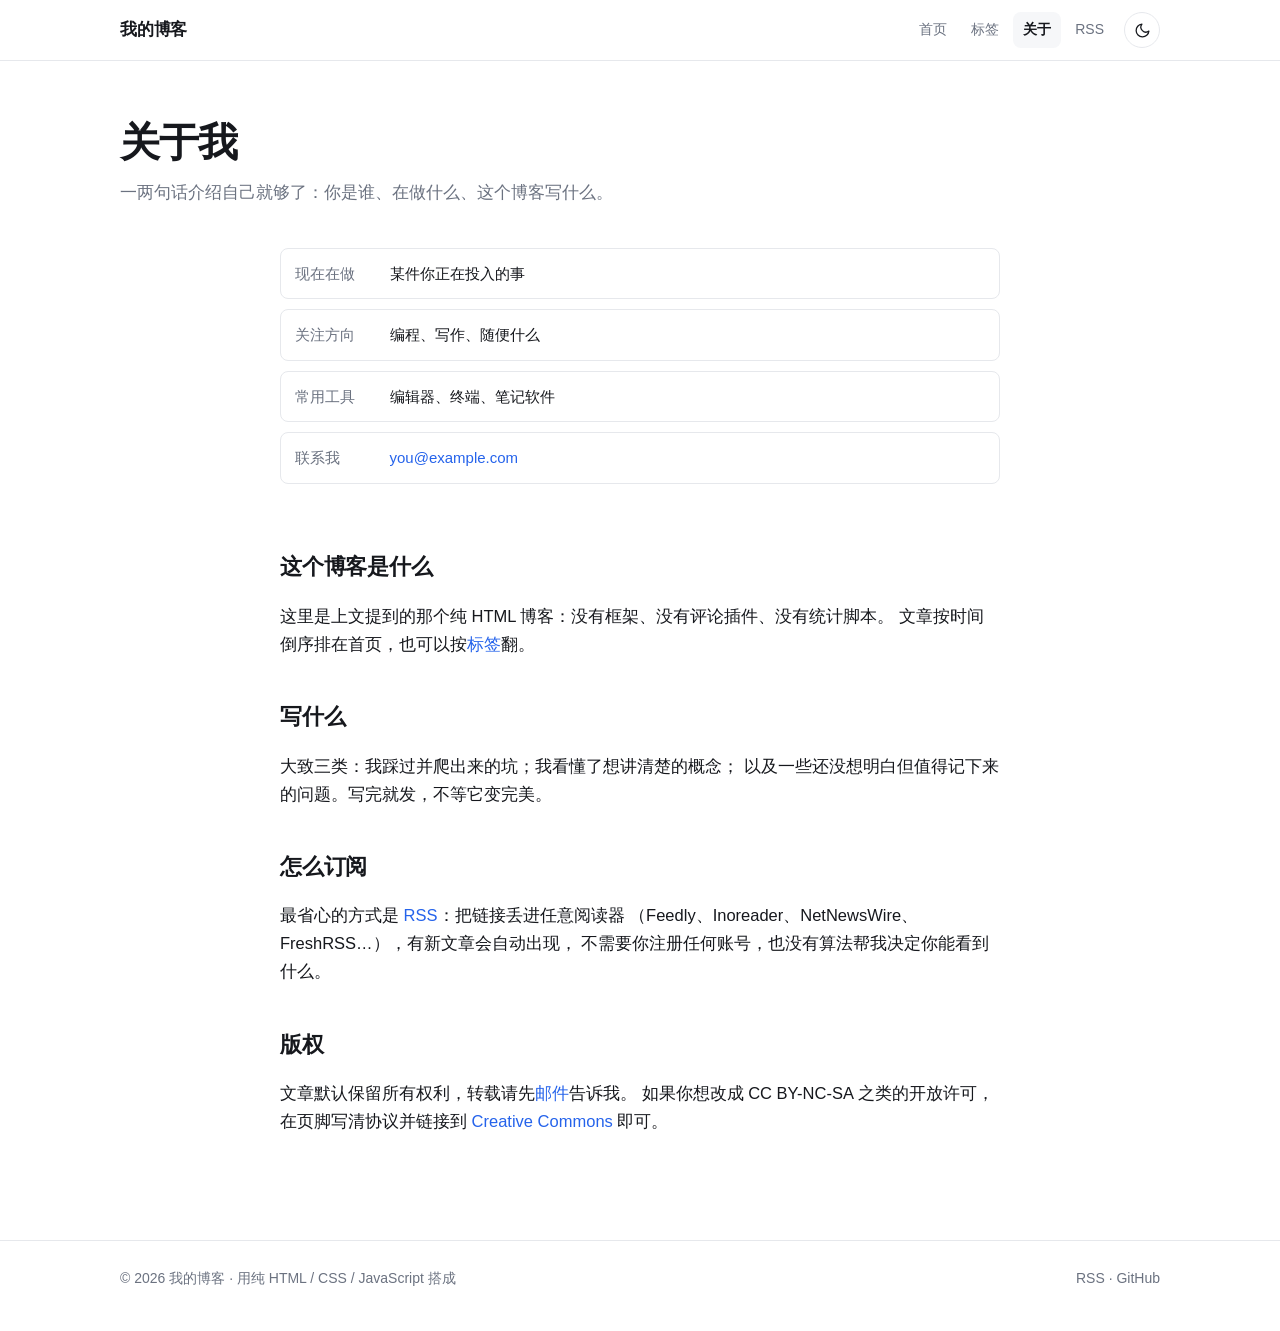
==== about.html @ 1ee4a204 "fix: 站点地址改为项目站点路径，并加入换域名的安全工具 - 全站绝对网址从占位符 https://example.com 改为真实地址   https://zjz-arc.github.io/pe" ====
<!DOCTYPE html>
<html lang="zh-CN" data-theme="light">
<head>
<meta charset="utf-8">
<meta name="viewport" content="width=device-width, initial-scale=1">
<script>
  (function () {
    try {
      var saved = localStorage.getItem("blog-theme");
      var theme = (saved === "light" || saved === "dark")
        ? saved
        : (window.matchMedia("(prefers-color-scheme: dark)").matches ? "dark" : "light");
      document.documentElement.setAttribute("data-theme", theme);
    } catch (e) {}
  })();
</script>

<title>关于我 · 我的博客</title>
<meta name="description" content="关于这个博客和写它的人：我在做什么、关心什么、怎么联系我。">
<link rel="canonical" href="https://zjz-arc.github.io/personal-blog/about.html">
<meta property="og:type" content="profile">
<meta property="og:title" content="关于我">
<meta property="og:description" content="关于这个博客和写它的人。">
<meta property="og:url" content="https://zjz-arc.github.io/personal-blog/about.html">

<link rel="alternate" type="application/rss+xml" title="我的博客 · RSS" href="feed.xml">
<link rel="icon" href="data:image/svg+xml,<svg xmlns='http://www.w3.org/2000/svg' viewBox='0 0 100 100'><text y='.9em' font-size='90'>✍️</text></svg>">
<link rel="stylesheet" href="assets/style.css">
</head>
<body>
<a class="skip-link" href="#main">跳到正文</a>

<header class="site-header">
  <div class="wrap">
    <a class="brand" href="index.html">我的博客</a>
    <nav class="nav" aria-label="主导航">
      <a href="index.html">首页</a>
      <a href="tags.html">标签</a>
      <a href="about.html" aria-current="page">关于</a>
      <a href="feed.xml">RSS</a>
      <button class="theme-toggle" type="button" data-theme-toggle aria-label="切换主题">
        <svg class="icon-moon" viewBox="0 0 24 24" fill="none" stroke="currentColor" stroke-width="1.8" stroke-linecap="round" stroke-linejoin="round" aria-hidden="true"><path d="M21 12.8A9 9 0 1 1 11.2 3a7 7 0 0 0 9.8 9.8Z"/></svg>
        <svg class="icon-sun" viewBox="0 0 24 24" fill="none" stroke="currentColor" stroke-width="1.8" stroke-linecap="round" stroke-linejoin="round" aria-hidden="true"><circle cx="12" cy="12" r="4"/><path d="M12 2v2M12 20v2M4.9 4.9l1.4 1.4M17.7 17.7l1.4 1.4M2 12h2M20 12h2M4.9 19.1l1.4-1.4M17.7 6.3l1.4-1.4"/></svg>
      </button>
    </nav>
  </div>
</header>

<main id="main">
  <div class="wrap">
    <section class="hero">
      <h1>关于我</h1>
      <p>一两句话介绍自己就够了：你是谁、在做什么、这个博客写什么。</p>
    </section>

    <div class="about-grid">
      <!-- 快速事实表：换成你自己的内容 -->
      <ul class="fact-list">
        <li><span class="k">现在在做</span><span>某件你正在投入的事</span></li>
        <li><span class="k">关注方向</span><span>编程、写作、随便什么</span></li>
        <li><span class="k">常用工具</span><span>编辑器、终端、笔记软件</span></li>
        <li><span class="k">联系我</span><span><a href="mailto:you@example.com">you@example.com</a></span></li>
      </ul>

      <div class="prose">
        <h2>这个博客是什么</h2>
        <p>
          这里是上文提到的那个纯 HTML 博客：没有框架、没有评论插件、没有统计脚本。
          文章按时间倒序排在首页，也可以按<a href="tags.html">标签</a>翻。
        </p>

        <h2>写什么</h2>
        <p>
          大致三类：我踩过并爬出来的坑；我看懂了想讲清楚的概念；
          以及一些还没想明白但值得记下来的问题。写完就发，不等它变完美。
        </p>

        <h2>怎么订阅</h2>
        <p>
          最省心的方式是 <a href="feed.xml">RSS</a>：把链接丢进任意阅读器
          （Feedly、Inoreader、NetNewsWire、FreshRSS…），有新文章会自动出现，
          不需要你注册任何账号，也没有算法帮我决定你能看到什么。
        </p>

        <h2>版权</h2>
        <p>
          文章默认保留所有权利，转载请先<a href="mailto:you@example.com">邮件</a>告诉我。
          如果你想改成 CC BY-NC-SA 之类的开放许可，在页脚写清协议并链接到
          <a href="https://creativecommons.org/licenses/" target="_blank" rel="noopener">Creative Commons</a> 即可。
        </p>
      </div>
    </div>
  </div>
</main>

<footer class="site-footer">
  <div class="wrap">
    <span>© 2026 我的博客 · 用纯 HTML / CSS / JavaScript 搭成</span>
    <span>
      <a href="feed.xml">RSS</a> ·
      <a href="https://github.com/" target="_blank" rel="noopener">GitHub</a>
    </span>
  </div>
</footer>

<script src="assets/main.js"></script>
</body>
</html>
---- assets/style.css ----
/* ==========================================================================
   个人博客样式表
   思路：所有颜色都写成 CSS 变量（自定义属性），换主题 = 换一组变量值。
   深色模式靠 JS 在 <html> 上设置 data-theme="dark" 来切换，样式里只认这个属性。
   ========================================================================== */

/* --- 1. 颜色变量：浅色（默认） ------------------------------------------- */
:root {
  --bg: #ffffff;
  --bg-soft: #f6f7f9;
  --bg-elevated: #ffffff;
  --text: #16181d;
  --text-muted: #6b7280;
  --border: #e6e8ec;
  --accent: #2563eb;
  --accent-soft: #eef4ff;
  --code-bg: #f3f4f6;
  --shadow: 0 1px 2px rgba(16, 24, 40, 0.04), 0 8px 24px rgba(16, 24, 40, 0.06);
  --radius: 14px;
  --radius-sm: 8px;
  --maxw: 1080px;   /* 页面外壳宽度 */
  --prose: 720px;   /* 正文单列宽度，太长会不好读 */
  color-scheme: light;
}

/* --- 2. 颜色变量：深色 --------------------------------------------------- */
:root[data-theme="dark"] {
  --bg: #0e1014;
  --bg-soft: #161a21;
  --bg-elevated: #171b22;
  --text: #e7e9ee;
  --text-muted: #98a2b3;
  --border: #262c36;
  --accent: #7aa2ff;
  --accent-soft: #1a2334;
  --code-bg: #1c2027;
  --shadow: 0 1px 2px rgba(0, 0, 0, 0.4), 0 8px 24px rgba(0, 0, 0, 0.45);
  color-scheme: dark;
}

/* --- 3. 基础 ------------------------------------------------------------- */
*,
*::before,
*::after { box-sizing: border-box; }

html { -webkit-text-size-adjust: 100%; scroll-behavior: smooth; }

body {
  margin: 0;
  background: var(--bg);
  color: var(--text);
  font-family: -apple-system, BlinkMacSystemFont, "Segoe UI", "PingFang SC",
    "Hiragino Sans GB", "Microsoft YaHei", "Noto Sans CJK SC", sans-serif;
  font-size: 16px;
  line-height: 1.7;
  /* 主题切换时颜色平滑过渡，但不要动布局属性 */
  transition: background-color 0.2s ease, color 0.2s ease;
}

img { max-width: 100%; height: auto; }

a { color: var(--accent); text-decoration: none; }
a:hover { text-decoration: underline; }

:focus-visible {
  outline: 2px solid var(--accent);
  outline-offset: 2px;
  border-radius: 4px;
}

.skip-link {
  position: absolute;
  left: -9999px;
  top: 0;
  background: var(--accent);
  color: #fff;
  padding: 8px 14px;
  border-radius: 0 0 var(--radius-sm) 0;
  z-index: 100;
}
.skip-link:focus { left: 0; }

.wrap {
  width: 100%;
  max-width: var(--maxw);
  margin: 0 auto;
  padding: 0 20px;
}

/* --- 4. 顶栏 ------------------------------------------------------------- */
.site-header {
  position: sticky;
  top: 0;
  z-index: 20;
  background: color-mix(in srgb, var(--bg) 88%, transparent);
  backdrop-filter: saturate(160%) blur(10px);
  border-bottom: 1px solid var(--border);
}

.site-header .wrap {
  display: flex;
  align-items: center;
  gap: 16px;
  min-height: 60px;
}

.brand {
  font-weight: 700;
  font-size: 17px;
  color: var(--text);
  letter-spacing: -0.01em;
  white-space: nowrap;
}
.brand:hover { text-decoration: none; color: var(--accent); }

.nav {
  display: flex;
  align-items: center;
  gap: 4px;
  margin-left: auto;
  flex-wrap: wrap;
}

.nav a {
  color: var(--text-muted);
  padding: 6px 10px;
  border-radius: var(--radius-sm);
  font-size: 14px;
}
.nav a:hover { color: var(--text); background: var(--bg-soft); text-decoration: none; }
.nav a[aria-current="page"] { color: var(--text); background: var(--bg-soft); font-weight: 600; }

.theme-toggle {
  display: inline-flex;
  align-items: center;
  justify-content: center;
  width: 36px;
  height: 36px;
  margin-left: 6px;
  border: 1px solid var(--border);
  border-radius: 50%;
  background: var(--bg-elevated);
  color: var(--text);
  cursor: pointer;
  padding: 0;
  transition: border-color 0.2s ease, transform 0.15s ease;
}
.theme-toggle:hover { border-color: var(--accent); transform: translateY(-1px); }
.theme-toggle svg { width: 17px; height: 17px; display: block; }
/* 浅色下显示月亮（点了变深色），深色下显示太阳 */
.theme-toggle .icon-sun { display: none; }
:root[data-theme="dark"] .theme-toggle .icon-sun { display: block; }
:root[data-theme="dark"] .theme-toggle .icon-moon { display: none; }

/* --- 5. 首页 hero / 关于页头部 ------------------------------------------- */
.hero {
  padding: 56px 0 32px;
}
.hero h1 {
  margin: 0 0 12px;
  font-size: clamp(28px, 5vw, 40px);
  line-height: 1.25;
  letter-spacing: -0.02em;
}
.hero p {
  margin: 0;
  max-width: 60ch;
  color: var(--text-muted);
  font-size: 17px;
}
.hero .links { margin-top: 18px; display: flex; gap: 16px; flex-wrap: wrap; font-size: 15px; }

.section-head {
  display: flex;
  align-items: baseline;
  justify-content: space-between;
  gap: 16px;
  flex-wrap: wrap;
  margin: 8px 0 18px;
}
.section-head h2 { margin: 0; font-size: 20px; letter-spacing: -0.01em; }
.section-head .hint { color: var(--text-muted); font-size: 14px; }

/* --- 6. 标签栏 ----------------------------------------------------------- */
.tagbar {
  display: flex;
  flex-wrap: wrap;
  gap: 8px;
  margin-bottom: 22px;
  padding-bottom: 18px;
  border-bottom: 1px solid var(--border);
}
.tagbar[hidden] { display: none; }

.tag {
  display: inline-flex;
  align-items: center;
  gap: 6px;
  padding: 4px 11px;
  border: 1px solid var(--border);
  border-radius: 999px;
  background: var(--bg-elevated);
  color: var(--text-muted);
  font-size: 13px;
  line-height: 1.6;
  cursor: pointer;
  font-family: inherit;
}
.tag:hover { color: var(--text); border-color: var(--accent); text-decoration: none; }
.tag[aria-pressed="true"] {
  background: var(--accent-soft);
  border-color: var(--accent);
  color: var(--accent);
  font-weight: 600;
}
.tag .count { color: var(--text-muted); font-size: 12px; }
.tag[aria-pressed="true"] .count { color: var(--accent); }

/* --- 7. 文章列表 --------------------------------------------------------- */
.post-list {
  display: grid;
  gap: 16px;
  list-style: none;
  margin: 0;
  padding: 0;
}

.post-list li[hidden] { display: none; }

.post-card {
  display: block;
  padding: 20px 22px;
  border: 1px solid var(--border);
  border-radius: var(--radius);
  background: var(--bg-elevated);
  color: inherit;
  transition: border-color 0.18s ease, box-shadow 0.18s ease, transform 0.18s ease;
}
.post-card:hover {
  text-decoration: none;
  border-color: color-mix(in srgb, var(--accent) 45%, var(--border));
  box-shadow: var(--shadow);
  transform: translateY(-2px);
}
.post-card h3 {
  margin: 0 0 6px;
  font-size: 18px;
  line-height: 1.4;
  letter-spacing: -0.01em;
}
.post-card:hover h3 { color: var(--accent); }
.post-card .summary {
  margin: 0 0 12px;
  color: var(--text-muted);
  font-size: 15px;
}
.post-meta {
  display: flex;
  align-items: center;
  gap: 12px;
  flex-wrap: wrap;
  color: var(--text-muted);
  font-size: 13px;
}
.post-meta time { font-variant-numeric: tabular-nums; }
.post-meta .dot { opacity: 0.5; }
.post-meta .tags { display: flex; gap: 6px; flex-wrap: wrap; }

.empty-state {
  padding: 40px 0;
  color: var(--text-muted);
  text-align: center;
}
.empty-state[hidden] { display: none; }

/* --- 8. 文章正文 --------------------------------------------------------- */
.article {
  max-width: var(--prose);
  margin: 0 auto;
  padding: 44px 0 24px;
}
.article-header { margin-bottom: 28px; }
.article-header h1 {
  margin: 0 0 14px;
  font-size: clamp(26px, 4.5vw, 34px);
  line-height: 1.3;
  letter-spacing: -0.02em;
}

.prose { font-size: 16.5px; }
.prose > * + * { margin-top: 1.15em; }
.prose h2 {
  margin-top: 2em;
  font-size: 22px;
  line-height: 1.4;
  letter-spacing: -0.01em;
}
.prose h3 { margin-top: 1.6em; font-size: 18px; }
.prose ul, .prose ol { padding-left: 1.4em; }
.prose li + li { margin-top: 0.4em; }
.prose blockquote {
  margin: 1.4em 0;
  padding: 4px 0 4px 18px;
  border-left: 3px solid var(--accent);
  color: var(--text-muted);
}
.prose code {
  background: var(--code-bg);
  padding: 0.15em 0.4em;
  border-radius: 5px;
  font-size: 0.9em;
  font-family: ui-monospace, SFMono-Regular, "Cascadia Mono", Consolas,
    "Liberation Mono", monospace;
}
.prose pre {
  background: var(--code-bg);
  border: 1px solid var(--border);
  border-radius: var(--radius-sm);
  padding: 14px 16px;
  overflow-x: auto;
  font-size: 14px;
  line-height: 1.6;
}
.prose pre code { background: none; padding: 0; font-size: inherit; }
.prose hr { border: 0; border-top: 1px solid var(--border); margin: 2.2em 0; }
.prose table { border-collapse: collapse; width: 100%; font-size: 15px; }
.prose th, .prose td { border: 1px solid var(--border); padding: 8px 12px; text-align: left; }
.prose th { background: var(--bg-soft); }

.article-footer {
  max-width: var(--prose);
  margin: 0 auto;
  padding: 8px 0 48px;
  display: flex;
  justify-content: space-between;
  gap: 16px;
  flex-wrap: wrap;
  color: var(--text-muted);
  font-size: 14px;
}

/* --- 9. 关于页 ----------------------------------------------------------- */
.about-grid {
  display: grid;
  grid-template-columns: 1fr;
  gap: 24px;
  padding: 8px 0 48px;
  max-width: var(--prose);
  margin: 0 auto;
}
.fact-list { list-style: none; margin: 0; padding: 0; display: grid; gap: 10px; }
.fact-list li {
  display: flex;
  gap: 12px;
  padding: 12px 14px;
  border: 1px solid var(--border);
  border-radius: var(--radius-sm);
  background: var(--bg-elevated);
  font-size: 15px;
}
.fact-list .k { color: var(--text-muted); min-width: 5.5em; }

/* --- 10. 页脚 ------------------------------------------------------------ */
.site-footer {
  border-top: 1px solid var(--border);
  margin-top: 40px;
  padding: 26px 0 40px;
  color: var(--text-muted);
  font-size: 14px;
}
.site-footer .wrap {
  display: flex;
  justify-content: space-between;
  gap: 12px;
  flex-wrap: wrap;
  align-items: center;
}
.site-footer a { color: var(--text-muted); }
.site-footer a:hover { color: var(--accent); }

/* --- 11. 小屏适配 -------------------------------------------------------- */
@media (max-width: 640px) {
  .hero { padding: 36px 0 24px; }
  .post-card { padding: 16px 16px; }
  .article { padding-top: 32px; }
  .site-header .wrap { min-height: 54px; }
  .brand { font-size: 16px; }
}

/* --- 12. 尊重“减少动态效果”的系统设置 ----------------------------------- */
@media (prefers-reduced-motion: reduce) {
  html { scroll-behavior: auto; }
  *, *::before, *::after { transition: none !important; animation: none !important; }
}

/* --- 13. 打印：去掉导航和背景，省墨 ------------------------------------- */
@media print {
  .site-header, .site-footer, .theme-toggle, .article-footer { display: none; }
  body { background: #fff; color: #000; }
  .article { max-width: none; }
}
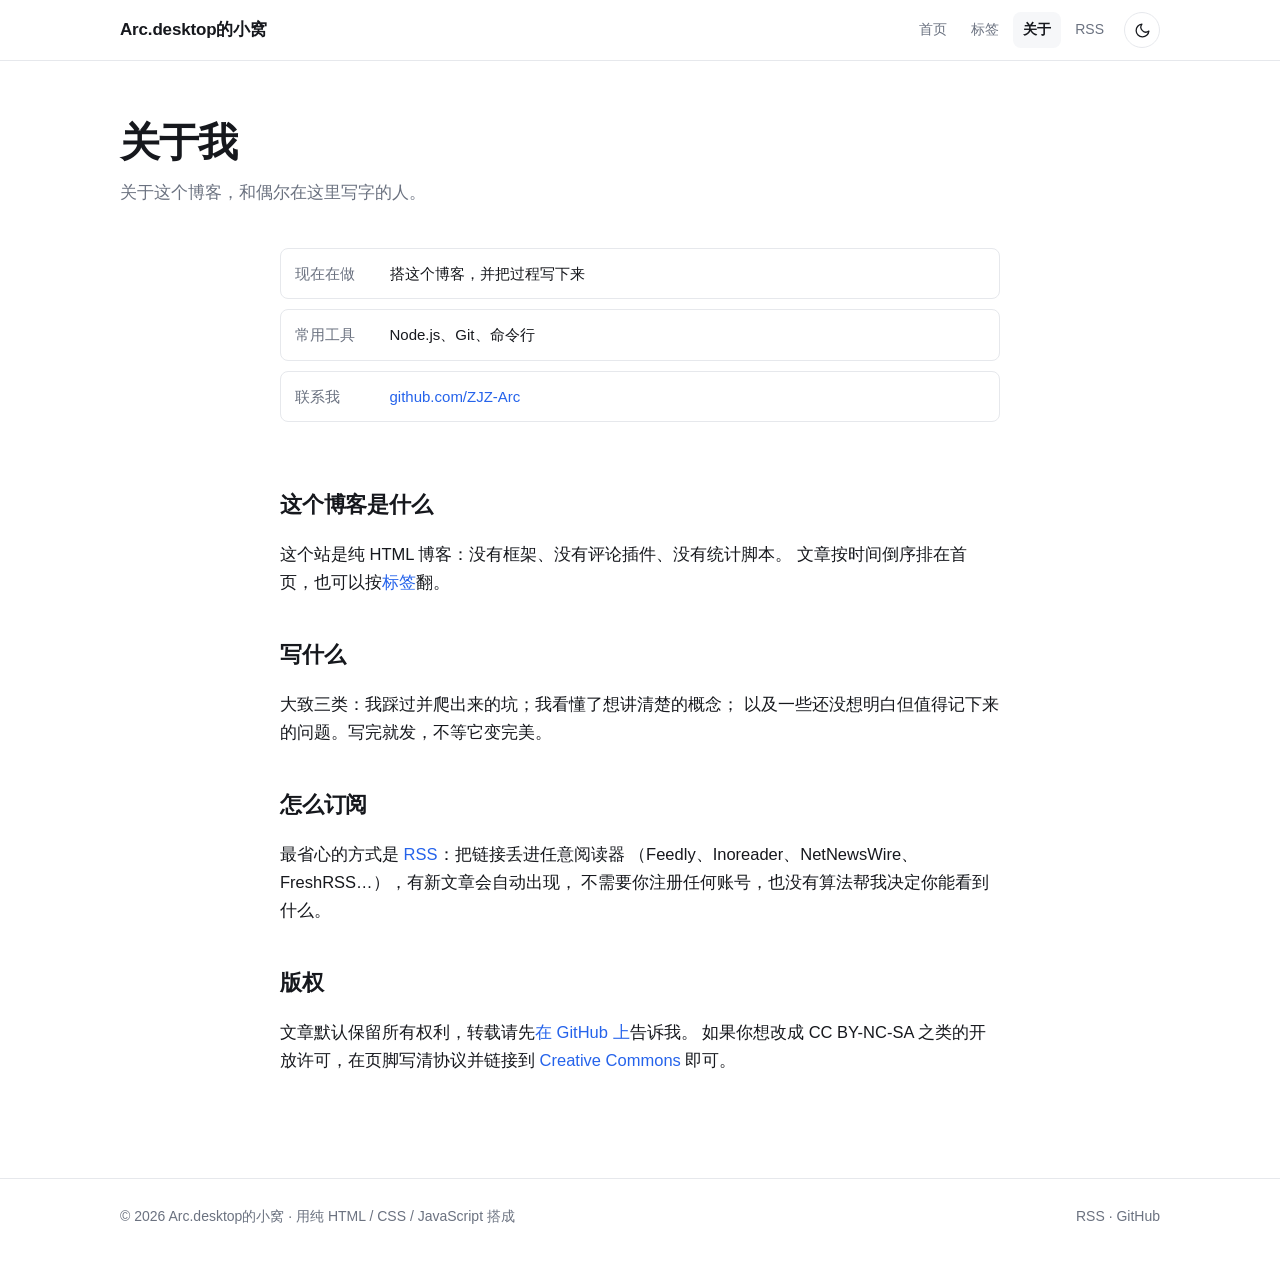
==== commit 6a320271: "chore: 站名改为 Arc.desktop的小窝，并清理占位文案 - 全站站名「我的博客」->「Arc.desktop的小窝」（9 个文件 34 处）：   <title>、og:site_nam" ====
--- a/about.html
+++ b/about.html
@@ -15,7 +15,7 @@
   })();
 </script>
 
-<title>关于我 · 我的博客</title>
+<title>关于我 · Arc.desktop的小窝</title>
 <meta name="description" content="关于这个博客和写它的人：我在做什么、关心什么、怎么联系我。">
 <link rel="canonical" href="https://zjz-arc.github.io/personal-blog/about.html">
 <meta property="og:type" content="profile">
@@ -23,7 +23,7 @@
 <meta property="og:description" content="关于这个博客和写它的人。">
 <meta property="og:url" content="https://zjz-arc.github.io/personal-blog/about.html">
 
-<link rel="alternate" type="application/rss+xml" title="我的博客 · RSS" href="feed.xml">
+<link rel="alternate" type="application/rss+xml" title="Arc.desktop的小窝 · RSS" href="feed.xml">
 <link rel="icon" href="data:image/svg+xml,<svg xmlns='http://www.w3.org/2000/svg' viewBox='0 0 100 100'><text y='.9em' font-size='90'>✍️</text></svg>">
 <link rel="stylesheet" href="assets/style.css">
 </head>
@@ -32,7 +32,7 @@
 
 <header class="site-header">
   <div class="wrap">
-    <a class="brand" href="index.html">我的博客</a>
+    <a class="brand" href="index.html">Arc.desktop的小窝</a>
     <nav class="nav" aria-label="主导航">
       <a href="index.html">首页</a>
       <a href="tags.html">标签</a>
@@ -50,22 +50,21 @@
   <div class="wrap">
     <section class="hero">
       <h1>关于我</h1>
-      <p>一两句话介绍自己就够了：你是谁、在做什么、这个博客写什么。</p>
+      <p>关于这个博客，和偶尔在这里写字的人。</p>
     </section>
 
     <div class="about-grid">
       <!-- 快速事实表：换成你自己的内容 -->
       <ul class="fact-list">
-        <li><span class="k">现在在做</span><span>某件你正在投入的事</span></li>
-        <li><span class="k">关注方向</span><span>编程、写作、随便什么</span></li>
-        <li><span class="k">常用工具</span><span>编辑器、终端、笔记软件</span></li>
-        <li><span class="k">联系我</span><span><a href="mailto:you@example.com">you@example.com</a></span></li>
+        <li><span class="k">现在在做</span><span>搭这个博客，并把过程写下来</span></li>
+        <li><span class="k">常用工具</span><span>Node.js、Git、命令行</span></li>
+        <li><span class="k">联系我</span><span><a href="https://github.com/ZJZ-Arc" target="_blank" rel="noopener">github.com/ZJZ-Arc</a></span></li>
       </ul>
 
       <div class="prose">
         <h2>这个博客是什么</h2>
         <p>
-          这里是上文提到的那个纯 HTML 博客：没有框架、没有评论插件、没有统计脚本。
+          这个站是纯 HTML 博客：没有框架、没有评论插件、没有统计脚本。
           文章按时间倒序排在首页，也可以按<a href="tags.html">标签</a>翻。
         </p>
 
@@ -84,7 +83,7 @@
 
         <h2>版权</h2>
         <p>
-          文章默认保留所有权利，转载请先<a href="mailto:you@example.com">邮件</a>告诉我。
+          文章默认保留所有权利，转载请先<a href="https://github.com/ZJZ-Arc" target="_blank" rel="noopener">在 GitHub 上</a>告诉我。
           如果你想改成 CC BY-NC-SA 之类的开放许可，在页脚写清协议并链接到
           <a href="https://creativecommons.org/licenses/" target="_blank" rel="noopener">Creative Commons</a> 即可。
         </p>
@@ -95,7 +94,7 @@
 
 <footer class="site-footer">
   <div class="wrap">
-    <span>© 2026 我的博客 · 用纯 HTML / CSS / JavaScript 搭成</span>
+    <span>© 2026 Arc.desktop的小窝 · 用纯 HTML / CSS / JavaScript 搭成</span>
     <span>
       <a href="feed.xml">RSS</a> ·
       <a href="https://github.com/" target="_blank" rel="noopener">GitHub</a>
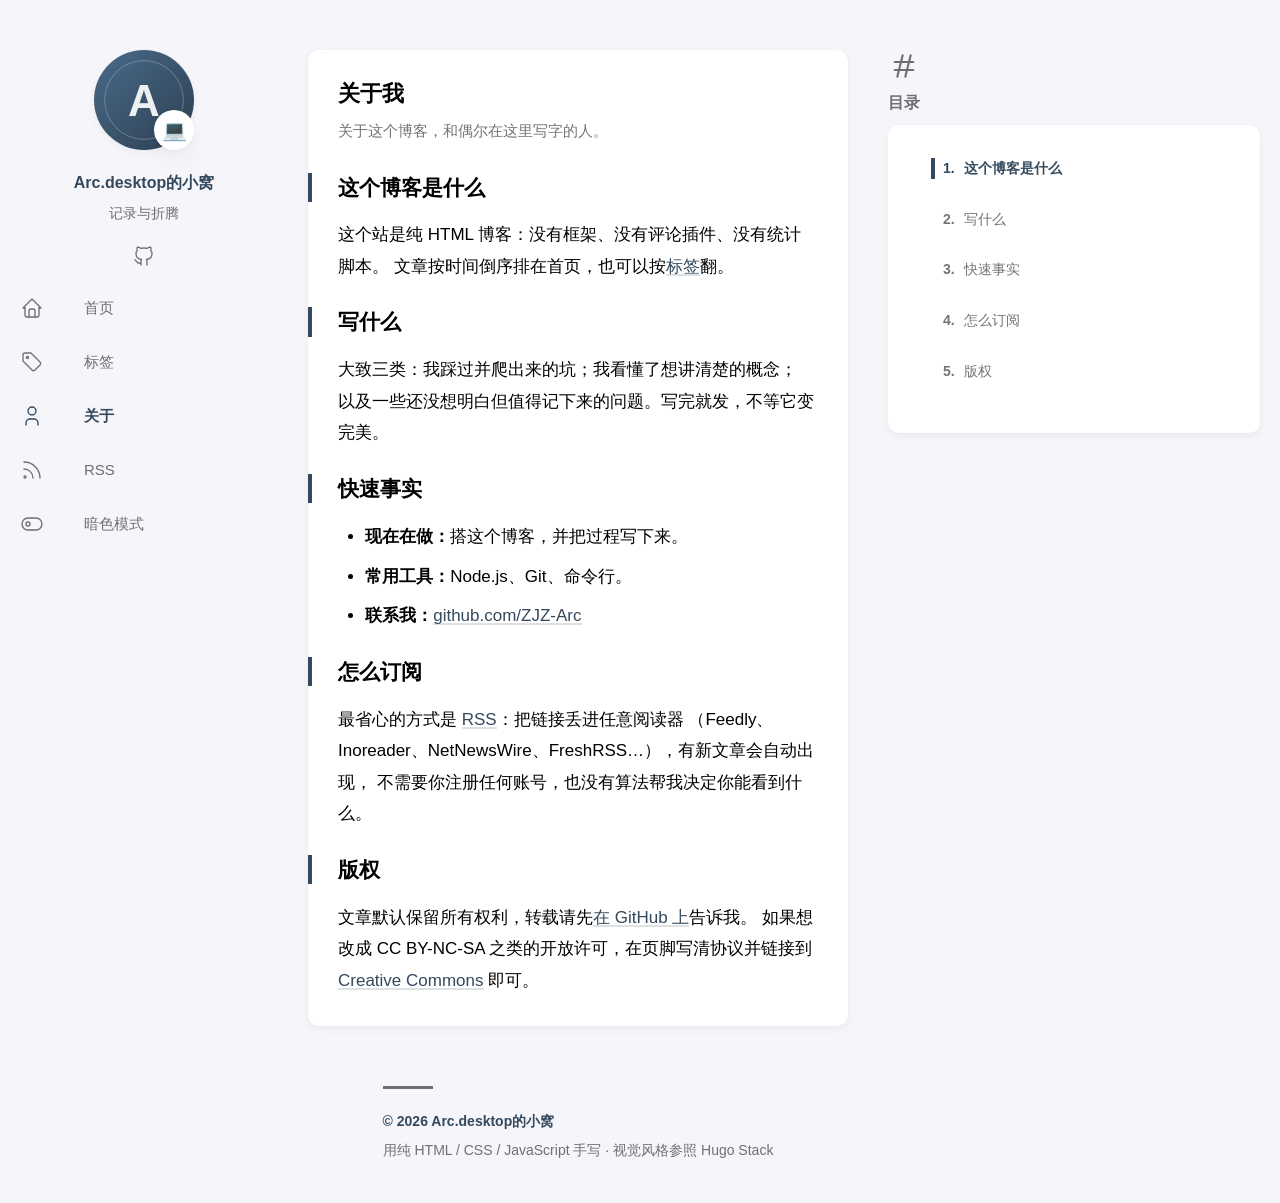
==== commit 1361980b: "style: 按 Hugo Stack 主题的视觉语言重做整站版式 参照 https://ovideros.site/p/guidance3/（Hugo + Stack 主题）重做外观， 设计令牌直接" ====
--- a/about.html
+++ b/about.html
@@ -22,50 +22,67 @@
 <meta property="og:title" content="关于我">
 <meta property="og:description" content="关于这个博客和写它的人。">
 <meta property="og:url" content="https://zjz-arc.github.io/personal-blog/about.html">
+<meta name="theme-color" content="#f5f5fa" media="(prefers-color-scheme: light)">
+<meta name="theme-color" content="#303030" media="(prefers-color-scheme: dark)">
 
 <link rel="alternate" type="application/rss+xml" title="Arc.desktop的小窝 · RSS" href="feed.xml">
 <link rel="icon" href="data:image/svg+xml,<svg xmlns='http://www.w3.org/2000/svg' viewBox='0 0 100 100'><text y='.9em' font-size='90'>✍️</text></svg>">
 <link rel="stylesheet" href="assets/style.css">
 </head>
-<body>
+<body class="article-page">
 <a class="skip-link" href="#main">跳到正文</a>
 
-<header class="site-header">
-  <div class="wrap">
-    <a class="brand" href="index.html">Arc.desktop的小窝</a>
-    <nav class="nav" aria-label="主导航">
-      <a href="index.html">首页</a>
-      <a href="tags.html">标签</a>
-      <a href="about.html" aria-current="page">关于</a>
-      <a href="feed.xml">RSS</a>
-      <button class="theme-toggle" type="button" data-theme-toggle aria-label="切换主题">
-        <svg class="icon-moon" viewBox="0 0 24 24" fill="none" stroke="currentColor" stroke-width="1.8" stroke-linecap="round" stroke-linejoin="round" aria-hidden="true"><path d="M21 12.8A9 9 0 1 1 11.2 3a7 7 0 0 0 9.8 9.8Z"/></svg>
-        <svg class="icon-sun" viewBox="0 0 24 24" fill="none" stroke="currentColor" stroke-width="1.8" stroke-linecap="round" stroke-linejoin="round" aria-hidden="true"><circle cx="12" cy="12" r="4"/><path d="M12 2v2M12 20v2M4.9 4.9l1.4 1.4M17.7 17.7l1.4 1.4M2 12h2M20 12h2M4.9 19.1l1.4-1.4M17.7 6.3l1.4-1.4"/></svg>
-      </button>
+<div class="container main-container">
+
+  <aside class="sidebar left-sidebar sticky">
+    <header>
+      <figure class="site-avatar">
+        <a href="index.html"><img src="assets/avatar.svg" class="site-logo" width="300" height="300" alt="站点头像"></a>
+        <span class="emoji">💻</span>
+      </figure>
+      <div class="site-meta">
+        <div class="site-name"><a href="index.html">Arc.desktop的小窝</a></div>
+        <div class="site-description">记录与折腾</div>
+      </div>
+    </header>
+
+    <ol class="menu-social">
+      <li><a href="https://github.com/ZJZ-Arc" target="_blank" rel="me" title="GitHub"><svg class="icon" viewBox="0 0 24 24" aria-hidden="true"><path d="M9 19c-4.3 1.4-4.3-2.5-6-3m12 5v-3.5c0-1 .1-1.4-.5-2 2.8-.3 5.5-1.4 5.5-6a4.6 4.6 0 0 0-1.3-3.2 4.2 4.2 0 0 0-.1-3.2s-1.1-.3-3.5 1.3a12.3 12.3 0 0 0-6.2 0C6.5 2.8 5.4 3.1 5.4 3.1a4.2 4.2 0 0 0-.1 3.2A4.6 4.6 0 0 0 4 9.5c0 4.6 2.7 5.7 5.5 6-.6.6-.6 1.2-.5 2V21"/></svg></a></li>
+    </ol>
+
+    <nav class="menu" id="main-menu" aria-label="主导航">
+      <ul>
+        <li><a href="index.html"><svg class="icon" viewBox="0 0 24 24" aria-hidden="true"><path d="M5 12H3l9-9 9 9h-2"/><path d="M5 12v7a2 2 0 0 0 2 2h10a2 2 0 0 0 2-2v-7"/><path d="M9 21v-6a2 2 0 0 1 2-2h2a2 2 0 0 1 2 2v6"/></svg><span>首页</span></a></li>
+        <li><a href="tags.html"><svg class="icon" viewBox="0 0 24 24" aria-hidden="true"><path d="M11 3H5a2 2 0 0 0-2 2v6l9 9a2 2 0 0 0 3 0l5-5a2 2 0 0 0 0-3z"/><circle cx="7.5" cy="7.5" r="1"/></svg><span>标签</span></a></li>
+        <li><a href="about.html" aria-current="page"><svg class="icon" viewBox="0 0 24 24" aria-hidden="true"><circle cx="12" cy="7" r="4"/><path d="M6 21v-2a4 4 0 0 1 4-4h4a4 4 0 0 1 4 4v2"/></svg><span>关于</span></a></li>
+        <li><a href="feed.xml"><svg class="icon" viewBox="0 0 24 24" aria-hidden="true"><circle cx="5" cy="19" r="1"/><path d="M4 4a16 16 0 0 1 16 16"/><path d="M4 11a9 9 0 0 1 9 9"/></svg><span>RSS</span></a></li>
+      </ul>
+      <ul>
+        <li class="menu-bottom-section">
+          <button type="button" id="dark-mode-toggle" data-theme-toggle aria-label="切换主题">
+            <svg class="icon icon-toggle-left" viewBox="0 0 24 24" aria-hidden="true"><circle cx="8" cy="12" r="2"/><rect x="2" y="6" width="20" height="12" rx="6"/></svg>
+            <svg class="icon icon-toggle-right" viewBox="0 0 24 24" aria-hidden="true"><circle cx="16" cy="12" r="2"/><rect x="2" y="6" width="20" height="12" rx="6"/></svg>
+            <span>暗色模式</span>
+          </button>
+        </li>
+      </ul>
     </nav>
-  </div>
-</header>
+  </aside>
 
-<main id="main">
-  <div class="wrap">
-    <section class="hero">
-      <h1>关于我</h1>
-      <p>关于这个博客，和偶尔在这里写字的人。</p>
-    </section>
+  <main class="main" id="main">
+    <article class="main-article">
+      <header class="article-header">
+        <div class="article-details">
+          <h1 class="article-title">关于我</h1>
+          <p class="article-subtitle">关于这个博客，和偶尔在这里写字的人。</p>
+        </div>
+      </header>
 
-    <div class="about-grid">
-      <!-- 快速事实表：换成你自己的内容 -->
-      <ul class="fact-list">
-        <li><span class="k">现在在做</span><span>搭这个博客，并把过程写下来</span></li>
-        <li><span class="k">常用工具</span><span>Node.js、Git、命令行</span></li>
-        <li><span class="k">联系我</span><span><a href="https://github.com/ZJZ-Arc" target="_blank" rel="noopener">github.com/ZJZ-Arc</a></span></li>
-      </ul>
-
-      <div class="prose">
+      <div class="article-content">
         <h2>这个博客是什么</h2>
         <p>
           这个站是纯 HTML 博客：没有框架、没有评论插件、没有统计脚本。
-          文章按时间倒序排在首页，也可以按<a href="tags.html">标签</a>翻。
+          文章按时间倒序排在首页，也可以按<a class="link" href="tags.html">标签</a>翻。
         </p>
 
         <h2>写什么</h2>
@@ -74,33 +91,47 @@
           以及一些还没想明白但值得记下来的问题。写完就发，不等它变完美。
         </p>
 
+        <h2>快速事实</h2>
+        <ul>
+          <li><strong>现在在做：</strong>搭这个博客，并把过程写下来。</li>
+          <li><strong>常用工具：</strong>Node.js、Git、命令行。</li>
+          <li><strong>联系我：</strong><a class="link" href="https://github.com/ZJZ-Arc" target="_blank" rel="noopener">github.com/ZJZ-Arc</a></li>
+        </ul>
+
         <h2>怎么订阅</h2>
         <p>
-          最省心的方式是 <a href="feed.xml">RSS</a>：把链接丢进任意阅读器
+          最省心的方式是 <a class="link" href="feed.xml">RSS</a>：把链接丢进任意阅读器
           （Feedly、Inoreader、NetNewsWire、FreshRSS…），有新文章会自动出现，
           不需要你注册任何账号，也没有算法帮我决定你能看到什么。
         </p>
 
         <h2>版权</h2>
         <p>
-          文章默认保留所有权利，转载请先<a href="https://github.com/ZJZ-Arc" target="_blank" rel="noopener">在 GitHub 上</a>告诉我。
-          如果你想改成 CC BY-NC-SA 之类的开放许可，在页脚写清协议并链接到
-          <a href="https://creativecommons.org/licenses/" target="_blank" rel="noopener">Creative Commons</a> 即可。
+          文章默认保留所有权利，转载请先<a class="link" href="https://github.com/ZJZ-Arc" target="_blank" rel="noopener">在 GitHub 上</a>告诉我。
+          如果想改成 CC BY-NC-SA 之类的开放许可，在页脚写清协议并链接到
+          <a class="link" href="https://creativecommons.org/licenses/" target="_blank" rel="noopener">Creative Commons</a> 即可。
         </p>
       </div>
-    </div>
-  </div>
-</main>
+    </article>
 
-<footer class="site-footer">
-  <div class="wrap">
-    <span>© 2026 Arc.desktop的小窝 · 用纯 HTML / CSS / JavaScript 搭成</span>
-    <span>
-      <a href="feed.xml">RSS</a> ·
-      <a href="https://github.com/" target="_blank" rel="noopener">GitHub</a>
-    </span>
-  </div>
-</footer>
+    <footer class="site-footer">
+      <section class="copyright">© 2026 Arc.desktop的小窝</section>
+      <section class="powerby">
+        用纯 HTML / CSS / JavaScript 手写 · 视觉风格参照
+        <a href="https://github.com/CaiJimmy/hugo-theme-stack" target="_blank" rel="noopener">Hugo Stack</a>
+      </section>
+    </footer>
+  </main>
+
+  <aside class="sidebar right-sidebar sticky">
+    <section class="widget archives" data-toc-widget>
+      <div class="widget-icon"><svg class="icon" viewBox="0 0 24 24" aria-hidden="true"><line x1="5" y1="9" x2="19" y2="9"/><line x1="5" y1="15" x2="19" y2="15"/><line x1="11" y1="4" x2="7" y2="20"/><line x1="17" y1="4" x2="13" y2="20"/></svg></div>
+      <h2 class="widget-title section-title">目录</h2>
+      <div class="widget--toc"><nav id="TableOfContents" data-toc aria-label="本页目录"></nav></div>
+    </section>
+  </aside>
+
+</div>
 
 <script src="assets/main.js"></script>
 </body>
--- a/assets/style.css
+++ b/assets/style.css
@@ -1,401 +1,957 @@
 /* ==========================================================================
-   个人博客样式表
-   思路：所有颜色都写成 CSS 变量（自定义属性），换主题 = 换一组变量值。
-   深色模式靠 JS 在 <html> 上设置 data-theme="dark" 来切换，样式里只认这个属性。
+   Arc.desktop的小窝 —— 样式表
+   视觉风格参照 Hugo 主题 Stack（https://github.com/CaiJimmy/hugo-theme-stack）：
+   三栏布局（左侧导航 / 中间卡片 / 右侧目录）、卡片化容器、标题左侧色条、
+   等宽字体代码块、深浅色两套令牌。
+
+   约定：
+   · html 的 font-size 是 62.5%，所以 1rem = 10px（与 Stack 一致）
+   · 颜色/间距全部走 CSS 变量，深色模式只换一组变量
+   · 深色模式由 <html data-theme="light|dark"> 控制（见 assets/main.js）
    ========================================================================== */
 
-/* --- 1. 颜色变量：浅色（默认） ------------------------------------------- */
+/* --------------------------------------------------------------------------
+   1. 设计令牌 —— 浅色（取自 Stack 的 :root）
+   -------------------------------------------------------------------------- */
 :root {
-  --bg: #ffffff;
-  --bg-soft: #f6f7f9;
-  --bg-elevated: #ffffff;
-  --text: #16181d;
-  --text-muted: #6b7280;
-  --border: #e6e8ec;
-  --accent: #2563eb;
-  --accent-soft: #eef4ff;
-  --code-bg: #f3f4f6;
-  --shadow: 0 1px 2px rgba(16, 24, 40, 0.04), 0 8px 24px rgba(16, 24, 40, 0.06);
-  --radius: 14px;
-  --radius-sm: 8px;
-  --maxw: 1080px;   /* 页面外壳宽度 */
-  --prose: 720px;   /* 正文单列宽度，太长会不好读 */
+  --main-top-padding: 35px;
+  --body-background: #f5f5fa;
+
+  --accent-color: #34495e;
+  --accent-color-darker: #2c3e50;
+  --accent-color-text: #fff;
+  --body-text-color: #707070;
+
+  --card-background: #fff;
+  --card-background-selected: #eaeaea;
+  --card-text-color-main: #000;
+  --card-text-color-secondary: #747474;
+  --card-text-color-tertiary: #767676;
+  --card-separator-color: rgba(218, 218, 218, 0.5);
+  --card-border-radius: 10px;
+  --card-padding: 20px;
+  --small-card-padding: 25px 20px;
+
+  --tag-border-radius: 4px;
+  --section-separation: 40px;
+
+  /* 字体：与 Stack 相同的栈。Lato 当系统里没有时会自动落到后面的中文字体 */
+  --sys-font-family: -apple-system, BlinkMacSystemFont, "Segoe UI", "Droid Sans", "Helvetica Neue";
+  --zh-font-family: "PingFang SC", "Hiragino Sans GB", "Droid Sans Fallback", "Microsoft YaHei";
+  --base-font-family: "Lato", var(--sys-font-family), var(--zh-font-family), sans-serif;
+  --code-font-family: Menlo, Monaco, Consolas, "Courier New", var(--zh-font-family), monospace;
+
+  --article-font-family: var(--base-font-family);
+  --article-font-size: 1.6rem;
+  --article-line-height: 1.85;
+
+  --blockquote-border-size: 4px;
+  --blockquote-background-color: rgb(248 248 248);
+  --heading-border-size: 4px;
+  --link-background-color: 189, 195, 199;
+  --link-background-opacity: 0.5;
+  --link-background-opacity-hover: 0.7;
+
+  --pre-background-color: #272822;
+  --pre-text-color: #f8f8f2;
+  --code-background-color: rgba(0, 0, 0, 0.12);
+  --code-text-color: #808080;
+  --table-border-color: #dadada;
+  --tr-even-background-color: #efefee;
+  --kbd-border-color: #dadada;
+
+  --shadow-l1: 0px 4px 8px rgba(0, 0, 0, 0.04), 0px 0px 2px rgba(0, 0, 0, 0.06), 0px 0px 1px rgba(0, 0, 0, 0.04);
+  --shadow-l2: 0px 10px 20px rgba(0, 0, 0, 0.04), 0px 2px 6px rgba(0, 0, 0, 0.04), 0px 0px 1px rgba(0, 0, 0, 0.04);
+  --shadow-l3: 0px 10px 20px rgba(0, 0, 0, 0.04), 0px 2px 6px rgba(0, 0, 0, 0.04), 0px 0px 1px rgba(0, 0, 0, 0.04);
+
+  --scrollbar-thumb: hsl(0, 0%, 85%);
+  --scrollbar-track: var(--body-background);
+
+  /* 布局 */
+  --container-padding: 15px;
+  --left-sidebar-max-width: 25%;
+  --right-sidebar-max-width: 30%;
+  --sidebar-element-separation: 20px;
+  --sidebar-avatar-size: 100px;
+  --emoji-size: 40px;
+  --emoji-font-size: 20px;
+  --menu-icon-separation: 40px;
+  --widget-separation: var(--section-separation);
+
   color-scheme: light;
 }
 
-/* --- 2. 颜色变量：深色 --------------------------------------------------- */
+/* --------------------------------------------------------------------------
+   2. 设计令牌 —— 深色（取自 Stack 的 [data-scheme=dark] 覆盖）
+   -------------------------------------------------------------------------- */
 :root[data-theme="dark"] {
-  --bg: #0e1014;
-  --bg-soft: #161a21;
-  --bg-elevated: #171b22;
-  --text: #e7e9ee;
-  --text-muted: #98a2b3;
-  --border: #262c36;
-  --accent: #7aa2ff;
-  --accent-soft: #1a2334;
-  --code-bg: #1c2027;
-  --shadow: 0 1px 2px rgba(0, 0, 0, 0.4), 0 8px 24px rgba(0, 0, 0, 0.45);
+  --main-top-padding: 50px;
+  --body-background: #303030;
+
+  --accent-color: #ecf0f1;
+  --accent-color-darker: #bdc3c7;
+  --accent-color-text: #000;
+  --body-text-color: rgba(255, 255, 255, 0.7);
+
+  --card-background: #424242;
+  --card-background-selected: rgba(255, 255, 255, 0.16);
+  --card-text-color-main: rgba(255, 255, 255, 0.9);
+  --card-text-color-secondary: rgba(255, 255, 255, 0.7);
+  --card-text-color-tertiary: rgba(255, 255, 255, 0.5);
+  --card-separator-color: rgba(255, 255, 255, 0.12);
+
+  --blockquote-background-color: rgb(75 75 75);
+  --code-background-color: #272822;
+  --code-text-color: rgba(255, 255, 255, 0.9);
+  --table-border-color: #717171;
+  --tr-even-background-color: #545454;
+
+  --scrollbar-thumb: hsl(0, 0%, 40%);
+
   color-scheme: dark;
 }
 
-/* --- 3. 基础 ------------------------------------------------------------- */
+@media (min-width: 768px) {
+  :root {
+    --main-top-padding: 50px;
+    --card-padding: 25px;
+    --small-card-padding: 25px;
+    --article-font-size: 1.7rem;
+    --container-padding: 20px;
+  }
+}
+
+@media (min-width: 1024px) {
+  :root {
+    --card-padding: 30px;
+    --left-sidebar-max-width: 20%;
+    --right-sidebar-max-width: 30%;
+  }
+}
+
+@media (min-width: 1536px) {
+  :root {
+    --left-sidebar-max-width: 15%;
+    --right-sidebar-max-width: 25%;
+    --sidebar-avatar-size: 120px;
+    --sidebar-element-separation: 25px;
+  }
+}
+
+/* --------------------------------------------------------------------------
+   3. 基础
+   -------------------------------------------------------------------------- */
 *,
 *::before,
 *::after { box-sizing: border-box; }
 
-html { -webkit-text-size-adjust: 100%; scroll-behavior: smooth; }
+html {
+  font-size: 62.5%; /* 1rem = 10px */
+  overflow-y: scroll;
+  scroll-behavior: smooth;
+  scroll-padding-top: 20px;
+}
 
 body {
   margin: 0;
-  background: var(--bg);
-  color: var(--text);
-  font-family: -apple-system, BlinkMacSystemFont, "Segoe UI", "PingFang SC",
-    "Hiragino Sans GB", "Microsoft YaHei", "Noto Sans CJK SC", sans-serif;
-  font-size: 16px;
-  line-height: 1.7;
-  /* 主题切换时颜色平滑过渡，但不要动布局属性 */
+  background: var(--body-background);
+  color: var(--body-text-color);
+  font-family: var(--base-font-family);
+  font-size: 1.6rem;
+  line-height: 1.6;
+  -webkit-font-smoothing: antialiased;
+  -moz-osx-font-smoothing: grayscale;
   transition: background-color 0.2s ease, color 0.2s ease;
 }
 
+/* Stack 的链接：默认用强调色，带 .link 的正文链接有一条内阴影下划线 */
+a {
+  text-decoration: none;
+  color: var(--accent-color);
+}
+a:hover { color: var(--accent-color-darker); }
+
+a.link {
+  box-shadow: 0 -2px rgba(var(--link-background-color), var(--link-background-opacity)) inset;
+  transition: all 0.3s ease;
+}
+a.link:hover {
+  box-shadow: 0 calc(-1rem * var(--article-line-height))
+    rgba(var(--link-background-color), var(--link-background-opacity-hover)) inset;
+}
+
 img { max-width: 100%; height: auto; }
 
-a { color: var(--accent); text-decoration: none; }
-a:hover { text-decoration: underline; }
-
 :focus-visible {
-  outline: 2px solid var(--accent);
+  outline: 2px solid var(--accent-color);
   outline-offset: 2px;
-  border-radius: 4px;
-}
+}
+
+::selection { background: var(--accent-color); color: var(--accent-color-text); }
+
+/* 滚动条（WebKit） */
+::-webkit-scrollbar { width: 8px; height: 8px; }
+::-webkit-scrollbar-thumb { background: var(--scrollbar-thumb); border-radius: 4px; }
+::-webkit-scrollbar-track { background: var(--scrollbar-track); }
 
 .skip-link {
   position: absolute;
   left: -9999px;
   top: 0;
-  background: var(--accent);
+  z-index: 100;
+  background: var(--accent-color);
+  color: var(--accent-color-text);
+  padding: 8px 14px;
+  border-radius: 0 0 var(--tag-border-radius) 0;
+}
+.skip-link:focus { left: 0; }
+
+.section-title {
+  text-transform: uppercase;
+  margin-top: 0;
+  margin-bottom: 10px;
+  display: block;
+  font-size: 1.6rem;
+  font-weight: 700;
+  color: var(--body-text-color);
+}
+.section-title a { color: var(--body-text-color); }
+
+/* 图标（内联 SVG 统一描边） */
+.icon,
+svg.icon {
+  width: 24px;
+  height: 24px;
+  stroke-width: 2;
+  stroke: currentColor;
+  fill: none;
+  stroke-linecap: round;
+  stroke-linejoin: round;
+  flex-shrink: 0;
+}
+
+/* --------------------------------------------------------------------------
+   4. 三栏布局
+   -------------------------------------------------------------------------- */
+.container {
+  width: 100%;
+  max-width: 1400px;
+  margin: 0 auto;
+}
+
+.main-container {
+  min-height: 100vh;
+  display: flex;
+  align-items: flex-start;
+  gap: var(--section-separation);
+  padding: var(--main-top-padding) var(--container-padding) 0;
+}
+
+.main {
+  order: -1;
+  flex: 1 1 auto;
+  min-width: 0;
+  display: flex;
+  flex-direction: column;
+  gap: var(--section-separation);
+}
+
+.sidebar {
+  display: flex;
+  flex-direction: column;
+  flex-shrink: 0;
+  gap: var(--sidebar-element-separation);
+  width: 100%;
+}
+
+.sidebar.sticky { position: sticky; }
+
+.left-sidebar {
+  order: -2;
+  max-width: var(--left-sidebar-max-width);
+}
+.left-sidebar.sticky { top: 0; }
+
+.right-sidebar {
+  order: 0;
+  display: none;
+  flex-direction: column;
+  gap: var(--widget-separation);
+  max-width: var(--right-sidebar-max-width);
+}
+.right-sidebar.sticky { top: 0; }
+
+/* --------------------------------------------------------------------------
+   5. 左侧边栏：头像、站名、社交、菜单
+   -------------------------------------------------------------------------- */
+.left-sidebar header {
+  display: flex;
+  flex-direction: column;
+  gap: var(--sidebar-element-separation);
+  align-items: center;
+  text-align: center;
+}
+
+.sidebar header .site-avatar {
+  position: relative;
+  margin: 0 auto;
+  width: var(--sidebar-avatar-size);
+  height: var(--sidebar-avatar-size);
+  flex-shrink: 0;
+}
+.sidebar header .site-avatar .site-logo {
+  width: 100%;
+  height: 100%;
+  border-radius: 100%;
+  box-shadow: var(--shadow-l1);
+  display: block;
+  object-fit: cover;
+}
+/* 头像右下角的小表情，和 Stack 一样 */
+.sidebar header .site-avatar .emoji {
+  position: absolute;
+  bottom: 0;
+  right: 0;
+  width: var(--emoji-size);
+  height: var(--emoji-size);
+  line-height: var(--emoji-size);
+  text-align: center;
+  border-radius: 100%;
+  font-size: var(--emoji-font-size);
+  background-color: var(--card-background);
+  box-shadow: var(--shadow-l2);
+}
+
+.site-meta { text-align: center; }
+.sidebar header .site-name {
+  color: var(--accent-color);
+  margin: 0;
+  font-size: 1.6rem;
+  font-weight: 700;
+}
+.sidebar header .site-name a { color: var(--accent-color); }
+.sidebar header .site-description {
+  margin: 6px 0 0;
+  font-size: 1.4rem;
+  font-weight: 400;
+  color: var(--body-text-color);
+}
+
+.menu-social {
+  list-style: none;
+  padding: 0;
+  margin: 0 auto;
+  display: flex;
+  flex-direction: row;
+  gap: 10px;
+  justify-content: center;
+}
+.menu-social svg {
+  width: 24px;
+  height: 24px;
+  stroke: var(--body-text-color);
+  stroke-width: 1.33;
+  fill: none;
+}
+.menu-social a:hover svg { stroke: var(--accent-color); }
+
+#main-menu {
+  display: flex;
+  flex-direction: column;
+  gap: 30px;
+  flex: 1;
+  margin: 0;
+  padding: 0;
+  list-style: none;
+  font-size: 1.5rem;
+}
+#main-menu > ul {
+  display: flex;
+  flex-direction: column;
+  gap: 30px;
+  margin: 0;
+  padding: 0;
+  list-style: none;
+}
+#main-menu li.menu-bottom-section { margin-top: auto; }
+
+.menu a,
+.menu button {
+  display: flex;
+  align-items: center;
+  gap: var(--menu-icon-separation);
+  color: var(--body-text-color);
+  background: none;
+  border: 0;
+  padding: 0;
+  font: inherit;
+  cursor: pointer;
+  text-align: left;
+  width: 100%;
+  transition: color 0.3s ease;
+}
+.menu a:hover,
+.menu button:hover,
+.menu a[aria-current="page"] { color: var(--accent-color); }
+.menu a[aria-current="page"] span { font-weight: 700; }
+.menu .icon { stroke-width: 1.33; }
+
+/* 暗色模式开关：两个图标切换，和 Stack 一样 */
+#dark-mode-toggle .icon-toggle-right { display: none; }
+:root[data-theme="dark"] #dark-mode-toggle .icon-toggle-left { display: none; }
+:root[data-theme="dark"] #dark-mode-toggle .icon-toggle-right { display: block; }
+
+/* --------------------------------------------------------------------------
+   6. 文章卡片与头部
+   -------------------------------------------------------------------------- */
+.main-article {
+  background: var(--card-background);
+  border-radius: var(--card-border-radius);
+  box-shadow: var(--shadow-l1);
+  overflow: hidden;
+}
+
+.article-header .article-details {
+  padding: var(--card-padding);
+  padding-bottom: 0;
+}
+
+.article-category {
+  display: flex;
+  gap: 10px;
+  flex-wrap: wrap;
+  margin-bottom: 16px;
+}
+.article-category a {
+  color: var(--accent-color-text);
+  background-color: var(--accent-color);
+  padding: 8px 16px;
+  border-radius: var(--tag-border-radius);
+  display: inline-block;
+  font-size: 1.4rem;
+  transition: background-color 0.5s ease, opacity 0.3s ease;
+}
+.article-category a:hover { color: var(--accent-color-text); opacity: 0.85; }
+
+/* 通用标签 chip：列表卡片、文章底部都用它；文章头部的会大一号 */
+.chip {
+  display: inline-block;
   color: #fff;
-  padding: 8px 14px;
-  border-radius: 0 0 var(--radius-sm) 0;
-  z-index: 100;
-}
-.skip-link:focus { left: 0; }
-
-.wrap {
+  padding: 4px 12px;
+  border-radius: var(--tag-border-radius);
+  font-size: 1.3rem;
+  line-height: 1.6;
+}
+.article-category .chip { padding: 8px 16px; font-size: 1.4rem; }
+.chip:hover { opacity: 0.85; }
+
+.article-title {
+  font-family: var(--article-font-family);
+  font-weight: 600;
+  margin: 0;
+  color: var(--card-text-color-main);
+  font-size: 2.2rem;
+  line-height: 1.3;
+}
+
+.article-subtitle {
+  margin: 10px 0 0;
+  font-size: 1.5rem;
+  font-weight: 400;
+  color: var(--card-text-color-secondary);
+}
+
+.article-time {
+  display: flex;
+  align-items: center;
+  color: var(--card-text-color-tertiary);
+  gap: 15px;
+  margin-top: 20px;
+  flex-wrap: wrap;
+}
+.article-time > div { display: inline-flex; align-items: center; gap: 8px; }
+.article-time svg {
+  width: 20px;
+  height: 20px;
+  stroke-width: 1.33;
+  fill: none;
+  stroke: currentColor;
+}
+.article-time time,
+.article-time span { font-size: 1.4rem; color: var(--card-text-color-tertiary); }
+
+/* --------------------------------------------------------------------------
+   7. 正文排版
+   -------------------------------------------------------------------------- */
+.article-content {
+  /* 水平内边距是整套路数的基础：标题、引用、代码块都用负外边距抵消它，
+     从而实现“正文缩进、元素出血到卡片边缘”的 Stack 效果 */
+  padding: 0 var(--card-padding);
+  margin: var(--card-padding) 0;
+  color: var(--card-text-color-main);
+  font-family: var(--article-font-family);
+  font-size: var(--article-font-size);
+  line-height: var(--article-line-height);
+  word-break: break-word;
+}
+.article-content > * + * { margin-top: 1.2em; }
+
+/* 标题：整体向左出血 card-padding，左侧一条强调色竖条 */
+.article-content h1,
+.article-content h2,
+.article-content h3,
+.article-content h4 {
+  margin-inline-start: calc(var(--card-padding) * -1);
+  padding-inline-start: calc(var(--card-padding) - var(--heading-border-size));
+  border-inline-start: var(--heading-border-size) solid var(--accent-color);
+  position: relative;
+  line-height: 1.4;
+  font-weight: 600;
+}
+.article-content h1 { font-size: 2.4rem; }
+.article-content h2 { font-size: 2.1rem; }
+.article-content h3 { font-size: 1.8rem; }
+.article-content h4 { font-size: 1.6rem; }
+
+/* 悬停时标题左侧浮现 # 锚点（Stack 的做法） */
+.article-content h2 .header-anchor,
+.article-content h3 .header-anchor {
+  position: absolute;
+  left: 0;
+  width: var(--card-padding);
+  text-align: center;
+  opacity: 0;
+  transition: opacity 0.3s ease;
+  color: var(--accent-color);
+}
+.article-content h2 .header-anchor::before,
+.article-content h3 .header-anchor::before { content: "#"; }
+.article-content h2:hover .header-anchor,
+.article-content h2:focus-within .header-anchor,
+.article-content h3:hover .header-anchor,
+.article-content h3:focus-within .header-anchor { opacity: 1; }
+
+.article-content p { margin: 0; }
+
+.article-content ul,
+.article-content ol { padding-left: 1.6em; margin: 0; }
+.article-content li + li { margin-top: 0.5em; }
+
+/* 引用：整体出血 + 左侧 4px 竖线 + 灰底 */
+.article-content blockquote {
+  position: relative;
+  margin: 1.5em 0;
+  margin-left: calc(var(--card-padding) * -1);
+  margin-right: calc(var(--card-padding) * -1);
+  width: calc(100% + var(--card-padding) * 2);
+  border-inline-start: var(--blockquote-border-size) solid var(--card-separator-color);
+  padding: 15px calc(var(--card-padding) - var(--blockquote-border-size));
+  background-color: var(--blockquote-background-color);
+  color: var(--card-text-color-secondary);
+}
+.article-content blockquote > * + * { margin-top: 1em; }
+
+/* 代码块：Monokai 深色 + 出血；行内代码走半透明底 */
+.article-content pre {
+  margin-left: calc(var(--card-padding) * -1);
+  margin-right: calc(var(--card-padding) * -1);
+  width: calc(100% + var(--card-padding) * 2);
+  overflow-x: auto;
+  display: block;
+  background-color: var(--pre-background-color);
+  color: var(--pre-text-color);
+  font-family: var(--code-font-family);
+  font-size: 1.4rem;
+  line-height: 1.428571429;
+  padding: var(--card-padding);
+  tab-size: 4;
+}
+.article-content pre code {
+  color: unset;
+  background: none;
+  border: 0;
+  padding: 0;
+  font-size: inherit;
+}
+.article-content code {
+  color: var(--code-text-color);
+  background-color: var(--code-background-color);
+  padding: 2px 4px;
+  border-radius: var(--tag-border-radius);
+  font-family: var(--code-font-family);
+  font-size: 0.92em;
+}
+
+.article-content hr {
+  border: 0;
+  border-top: 1px solid var(--card-separator-color);
+  margin: 2.2em 0;
+}
+
+.article-content table {
   width: 100%;
-  max-width: var(--maxw);
-  margin: 0 auto;
-  padding: 0 20px;
-}
-
-/* --- 4. 顶栏 ------------------------------------------------------------- */
-.site-header {
-  position: sticky;
-  top: 0;
-  z-index: 20;
-  background: color-mix(in srgb, var(--bg) 88%, transparent);
-  backdrop-filter: saturate(160%) blur(10px);
-  border-bottom: 1px solid var(--border);
-}
-
-.site-header .wrap {
+  border-collapse: collapse;
+  border-spacing: 0;
+  margin-bottom: 1.5em;
+  font-size: 0.96em;
+  display: block;
+  overflow-x: auto;
+}
+.article-content th,
+.article-content td {
+  border: 1px solid var(--table-border-color);
+  padding: 8px 12px;
+  text-align: left;
+}
+.article-content th { background: var(--card-background-selected); }
+.article-content tr:nth-child(even) { background-color: var(--tr-even-background-color); }
+
+.article-content strong { font-weight: 700; }
+
+/* 文章底部（标签等） */
+.article-footer {
+  margin: var(--card-padding);
+  margin-top: 0;
+  display: flex;
+  flex-direction: column;
+  gap: var(--card-padding);
+}
+.article-footer section {
+  color: var(--card-text-color-tertiary);
   display: flex;
   align-items: center;
-  gap: 16px;
-  min-height: 60px;
-}
-
-.brand {
+  flex-wrap: wrap;
+  font-size: 1.4rem;
+  gap: 15px;
+}
+.article-footer section svg {
+  width: 20px;
+  height: 20px;
+  stroke-width: 1.33;
+  fill: none;
+  stroke: currentColor;
+}
+.article-tags { display: flex; gap: 10px; flex-wrap: wrap; align-items: center; }
+.article-tags a {
+  color: #fff;
+  background-color: var(--accent-color);
+  padding: 4px 12px;
+  border-radius: var(--tag-border-radius);
+  font-size: 1.3rem;
+}
+
+/* --------------------------------------------------------------------------
+   8. 右侧栏小部件：目录 / 标签
+   -------------------------------------------------------------------------- */
+.widget { display: flex; flex-direction: column; }
+.widget .widget-icon svg {
+  width: 32px;
+  height: 32px;
+  stroke-width: 1.6;
+  fill: none;
+  stroke: var(--body-text-color);
+}
+
+.widget--toc {
+  background-color: var(--card-background);
+  border-radius: var(--card-border-radius);
+  box-shadow: var(--shadow-l1);
+  display: flex;
+  flex-direction: column;
+  color: var(--card-text-color-main);
+  overflow: hidden;
+}
+.widget--toc #TableOfContents {
+  overflow-x: auto;
+  max-height: 75vh;
+  padding: 10px var(--card-padding) var(--card-padding);
+}
+.widget--toc #TableOfContents ol,
+.widget--toc #TableOfContents ul { margin: 0; padding: 0; }
+.widget--toc #TableOfContents ol { list-style-type: none; counter-reset: item; }
+.widget--toc #TableOfContents li { margin: 15px 0 15px 20px; padding: 5px; }
+.widget--toc #TableOfContents li > ol,
+.widget--toc #TableOfContents li > ul {
+  margin-top: 10px;
+  padding-left: 10px;
+  margin-bottom: -5px;
+}
+.widget--toc #TableOfContents li > ol > li:last-child,
+.widget--toc #TableOfContents li > ul > li:last-child { margin-bottom: 0; }
+/* 编号 1. / 1.1 / 1.2 …（CSS 计数器，和 Stack 一致） */
+.widget--toc #TableOfContents ol li > a:first-of-type::before {
+  counter-increment: item;
+  content: counters(item, ".") ". ";
   font-weight: 700;
-  font-size: 17px;
-  color: var(--text);
-  letter-spacing: -0.01em;
-  white-space: nowrap;
-}
-.brand:hover { text-decoration: none; color: var(--accent); }
-
-.nav {
-  display: flex;
+  margin-right: 5px;
+}
+.widget--toc #TableOfContents li > a {
+  display: inline-block;
+  font-size: 1.4rem;
+  line-height: 1.5;
+  color: var(--card-text-color-secondary);
+}
+.widget--toc #TableOfContents li > a:hover { color: var(--accent-color); }
+.widget--toc #TableOfContents li.active-class > a {
+  border-left: var(--heading-border-size) solid var(--accent-color);
+  font-weight: 700;
+  padding-left: 8px;
+  margin-left: -12px;
+  color: var(--accent-color);
+}
+
+.widget--tags .widget--tags-list,
+.tagCloud-tags {
+  background-color: var(--card-background);
+  border-radius: var(--card-border-radius);
+  box-shadow: var(--shadow-l1);
+  padding: var(--card-padding);
+  display: flex;
+  flex-wrap: wrap;
+  gap: 10px;
+}
+.tagCloud-tags a {
+  border: 1px solid var(--card-separator-color);
+  border-radius: var(--tag-border-radius);
+  padding: 4px 12px;
+  font-size: 1.3rem;
+  color: var(--card-text-color-secondary);
+}
+.tagCloud-tags a:hover {
+  color: var(--accent-color-text);
+  background-color: var(--accent-color);
+  border-color: var(--accent-color);
+}
+
+/* --------------------------------------------------------------------------
+   9. 文章列表（首页）
+   -------------------------------------------------------------------------- */
+.article-list {
+  display: flex;
+  flex-direction: column;
+  gap: var(--section-separation);
+  list-style: none;
+  margin: 0;
+  padding: 0;
+}
+.article-list > li { display: block; }
+.article-list > li[hidden] { display: none; }
+
+.article-list article,
+.article-list .post-card {
+  display: flex;
+  flex-direction: column;
+  background-color: var(--card-background);
+  box-shadow: var(--shadow-l1);
+  border-radius: var(--card-border-radius);
+  overflow: hidden;
+  transition: box-shadow 0.3s ease;
+  color: inherit;
+}
+.article-list article:hover,
+.article-list .post-card:hover { box-shadow: var(--shadow-l2); }
+
+.article-list .article-details { padding: var(--small-card-padding); }
+.article-list .article-category { margin-bottom: 12px; }
+.article-list .article-title {
+  font-size: 2rem;
+  margin: 0;
+  color: var(--card-text-color-main);
+}
+.article-list .post-card:hover .article-title { color: var(--accent-color); }
+.article-list .article-summary {
+  margin: 12px 0 0;
+  font-size: 1.5rem;
+  color: var(--card-text-color-secondary);
+  line-height: 1.7;
+}
+.article-list .article-time { margin-top: 16px; }
+
+/* 空状态 */
+.empty-state {
+  padding: 40px 0;
+  color: var(--card-text-color-tertiary);
+  text-align: center;
+  font-size: 1.5rem;
+}
+.empty-state[hidden] { display: none; }
+
+/* --------------------------------------------------------------------------
+   10. 首页的标签筛选（沿用原来的功能，外观换成 Stack 的 chip）
+   -------------------------------------------------------------------------- */
+.tagbar {
+  display: flex;
+  flex-wrap: wrap;
+  gap: 10px;
   align-items: center;
-  gap: 4px;
-  margin-left: auto;
-  flex-wrap: wrap;
-}
-
-.nav a {
-  color: var(--text-muted);
-  padding: 6px 10px;
-  border-radius: var(--radius-sm);
-  font-size: 14px;
-}
-.nav a:hover { color: var(--text); background: var(--bg-soft); text-decoration: none; }
-.nav a[aria-current="page"] { color: var(--text); background: var(--bg-soft); font-weight: 600; }
-
-.theme-toggle {
-  display: inline-flex;
-  align-items: center;
-  justify-content: center;
-  width: 36px;
-  height: 36px;
-  margin-left: 6px;
-  border: 1px solid var(--border);
-  border-radius: 50%;
-  background: var(--bg-elevated);
-  color: var(--text);
+  background-color: var(--card-background);
+  border-radius: var(--card-border-radius);
+  box-shadow: var(--shadow-l1);
+  padding: var(--small-card-padding);
+}
+.tagbar[hidden] { display: none; }
+.tagbar .tag {
+  font-family: inherit;
+  font-size: 1.3rem;
+  padding: 4px 12px;
+  border: 1px solid var(--card-separator-color);
+  border-radius: var(--tag-border-radius);
+  background: none;
+  color: var(--card-text-color-secondary);
   cursor: pointer;
-  padding: 0;
-  transition: border-color 0.2s ease, transform 0.15s ease;
-}
-.theme-toggle:hover { border-color: var(--accent); transform: translateY(-1px); }
-.theme-toggle svg { width: 17px; height: 17px; display: block; }
-/* 浅色下显示月亮（点了变深色），深色下显示太阳 */
-.theme-toggle .icon-sun { display: none; }
-:root[data-theme="dark"] .theme-toggle .icon-sun { display: block; }
-:root[data-theme="dark"] .theme-toggle .icon-moon { display: none; }
-
-/* --- 5. 首页 hero / 关于页头部 ------------------------------------------- */
-.hero {
-  padding: 56px 0 32px;
-}
-.hero h1 {
-  margin: 0 0 12px;
-  font-size: clamp(28px, 5vw, 40px);
-  line-height: 1.25;
-  letter-spacing: -0.02em;
-}
-.hero p {
-  margin: 0;
-  max-width: 60ch;
-  color: var(--text-muted);
-  font-size: 17px;
-}
-.hero .links { margin-top: 18px; display: flex; gap: 16px; flex-wrap: wrap; font-size: 15px; }
-
-.section-head {
+  transition: all 0.3s ease;
+}
+.tagbar .tag:hover { color: var(--accent-color); border-color: var(--accent-color); }
+.tagbar .tag[aria-pressed="true"] {
+  background-color: var(--accent-color);
+  border-color: var(--accent-color);
+  color: var(--accent-color-text);
+  font-weight: 700;
+}
+.tagbar .count { opacity: 0.7; font-size: 1.2rem; }
+
+.list-header {
   display: flex;
   align-items: baseline;
   justify-content: space-between;
   gap: 16px;
   flex-wrap: wrap;
-  margin: 8px 0 18px;
-}
-.section-head h2 { margin: 0; font-size: 20px; letter-spacing: -0.01em; }
-.section-head .hint { color: var(--text-muted); font-size: 14px; }
-
-/* --- 6. 标签栏 ----------------------------------------------------------- */
-.tagbar {
-  display: flex;
-  flex-wrap: wrap;
-  gap: 8px;
-  margin-bottom: 22px;
-  padding-bottom: 18px;
-  border-bottom: 1px solid var(--border);
-}
-.tagbar[hidden] { display: none; }
-
-.tag {
-  display: inline-flex;
-  align-items: center;
-  gap: 6px;
-  padding: 4px 11px;
-  border: 1px solid var(--border);
-  border-radius: 999px;
-  background: var(--bg-elevated);
-  color: var(--text-muted);
-  font-size: 13px;
-  line-height: 1.6;
-  cursor: pointer;
-  font-family: inherit;
-}
-.tag:hover { color: var(--text); border-color: var(--accent); text-decoration: none; }
-.tag[aria-pressed="true"] {
-  background: var(--accent-soft);
-  border-color: var(--accent);
-  color: var(--accent);
-  font-weight: 600;
-}
-.tag .count { color: var(--text-muted); font-size: 12px; }
-.tag[aria-pressed="true"] .count { color: var(--accent); }
-
-/* --- 7. 文章列表 --------------------------------------------------------- */
-.post-list {
-  display: grid;
-  gap: 16px;
-  list-style: none;
+  margin-bottom: 20px;
+}
+.list-header .hint { font-size: 1.4rem; color: var(--body-text-color); }
+
+/* --------------------------------------------------------------------------
+   11. 相关文章（横向卡片，Stack 的 related-content）
+   -------------------------------------------------------------------------- */
+.related-content--wrapper { margin-top: 0; }
+.related-content { overflow-x: auto; padding-bottom: 15px; }
+.related-content .article-list--tile {
+  display: flex;
+  gap: 15px;
+}
+.related-content article {
+  flex-shrink: 0;
+  overflow: hidden;
+  width: 250px;
+  height: 150px;
+  border-radius: var(--card-border-radius);
+  background-color: var(--card-background);
+  box-shadow: var(--shadow-l1);
+  transition: box-shadow 0.3s ease;
+}
+.related-content article:hover { box-shadow: var(--shadow-l2); }
+.related-content article a {
+  display: flex;
+  flex-direction: column;
+  justify-content: space-between;
+  height: 100%;
+  padding: 20px;
+}
+.related-content article .article-title {
+  font-size: 1.8rem;
   margin: 0;
-  padding: 0;
-}
-
-.post-list li[hidden] { display: none; }
-
-.post-card {
+  color: var(--card-text-color-main);
+}
+.related-content article time {
+  font-size: 1.3rem;
+  color: var(--card-text-color-tertiary);
+}
+
+/* --------------------------------------------------------------------------
+   12. 页脚
+   -------------------------------------------------------------------------- */
+.site-footer {
+  padding: 20px var(--container-padding) var(--section-separation);
+  font-size: 1.4rem;
+  line-height: 1.75;
+  max-width: 1400px;
+  margin: 0 auto;
+}
+.site-footer::before {
+  content: "";
   display: block;
-  padding: 20px 22px;
-  border: 1px solid var(--border);
-  border-radius: var(--radius);
-  background: var(--bg-elevated);
-  color: inherit;
-  transition: border-color 0.18s ease, box-shadow 0.18s ease, transform 0.18s ease;
-}
-.post-card:hover {
-  text-decoration: none;
-  border-color: color-mix(in srgb, var(--accent) 45%, var(--border));
-  box-shadow: var(--shadow);
-  transform: translateY(-2px);
-}
-.post-card h3 {
-  margin: 0 0 6px;
-  font-size: 18px;
-  line-height: 1.4;
-  letter-spacing: -0.01em;
-}
-.post-card:hover h3 { color: var(--accent); }
-.post-card .summary {
-  margin: 0 0 12px;
-  color: var(--text-muted);
-  font-size: 15px;
-}
-.post-meta {
-  display: flex;
-  align-items: center;
-  gap: 12px;
-  flex-wrap: wrap;
-  color: var(--text-muted);
-  font-size: 13px;
-}
-.post-meta time { font-variant-numeric: tabular-nums; }
-.post-meta .dot { opacity: 0.5; }
-.post-meta .tags { display: flex; gap: 6px; flex-wrap: wrap; }
-
-.empty-state {
-  padding: 40px 0;
-  color: var(--text-muted);
-  text-align: center;
-}
-.empty-state[hidden] { display: none; }
-
-/* --- 8. 文章正文 --------------------------------------------------------- */
-.article {
-  max-width: var(--prose);
-  margin: 0 auto;
-  padding: 44px 0 24px;
-}
-.article-header { margin-bottom: 28px; }
-.article-header h1 {
-  margin: 0 0 14px;
-  font-size: clamp(26px, 4.5vw, 34px);
-  line-height: 1.3;
-  letter-spacing: -0.02em;
-}
-
-.prose { font-size: 16.5px; }
-.prose > * + * { margin-top: 1.15em; }
-.prose h2 {
-  margin-top: 2em;
-  font-size: 22px;
-  line-height: 1.4;
-  letter-spacing: -0.01em;
-}
-.prose h3 { margin-top: 1.6em; font-size: 18px; }
-.prose ul, .prose ol { padding-left: 1.4em; }
-.prose li + li { margin-top: 0.4em; }
-.prose blockquote {
-  margin: 1.4em 0;
-  padding: 4px 0 4px 18px;
-  border-left: 3px solid var(--accent);
-  color: var(--text-muted);
-}
-.prose code {
-  background: var(--code-bg);
-  padding: 0.15em 0.4em;
-  border-radius: 5px;
-  font-size: 0.9em;
-  font-family: ui-monospace, SFMono-Regular, "Cascadia Mono", Consolas,
-    "Liberation Mono", monospace;
-}
-.prose pre {
-  background: var(--code-bg);
-  border: 1px solid var(--border);
-  border-radius: var(--radius-sm);
-  padding: 14px 16px;
-  overflow-x: auto;
-  font-size: 14px;
-  line-height: 1.6;
-}
-.prose pre code { background: none; padding: 0; font-size: inherit; }
-.prose hr { border: 0; border-top: 1px solid var(--border); margin: 2.2em 0; }
-.prose table { border-collapse: collapse; width: 100%; font-size: 15px; }
-.prose th, .prose td { border: 1px solid var(--border); padding: 8px 12px; text-align: left; }
-.prose th { background: var(--bg-soft); }
-
-.article-footer {
-  max-width: var(--prose);
-  margin: 0 auto;
-  padding: 8px 0 48px;
-  display: flex;
-  justify-content: space-between;
-  gap: 16px;
-  flex-wrap: wrap;
-  color: var(--text-muted);
-  font-size: 14px;
-}
-
-/* --- 9. 关于页 ----------------------------------------------------------- */
-.about-grid {
-  display: grid;
-  grid-template-columns: 1fr;
-  gap: 24px;
-  padding: 8px 0 48px;
-  max-width: var(--prose);
-  margin: 0 auto;
-}
-.fact-list { list-style: none; margin: 0; padding: 0; display: grid; gap: 10px; }
-.fact-list li {
-  display: flex;
-  gap: 12px;
-  padding: 12px 14px;
-  border: 1px solid var(--border);
-  border-radius: var(--radius-sm);
-  background: var(--bg-elevated);
-  font-size: 15px;
-}
-.fact-list .k { color: var(--text-muted); min-width: 5.5em; }
-
-/* --- 10. 页脚 ------------------------------------------------------------ */
-.site-footer {
-  border-top: 1px solid var(--border);
-  margin-top: 40px;
-  padding: 26px 0 40px;
-  color: var(--text-muted);
-  font-size: 14px;
-}
-.site-footer .wrap {
-  display: flex;
-  justify-content: space-between;
-  gap: 12px;
-  flex-wrap: wrap;
-  align-items: center;
-}
-.site-footer a { color: var(--text-muted); }
-.site-footer a:hover { color: var(--accent); }
-
-/* --- 11. 小屏适配 -------------------------------------------------------- */
+  height: 3px;
+  width: 50px;
+  background: var(--body-text-color);
+  margin-bottom: 20px;
+}
+.site-footer .copyright {
+  color: var(--accent-color);
+  font-weight: 700;
+  margin-bottom: 5px;
+}
+.site-footer .powerby { color: var(--body-text-color); }
+.site-footer .powerby a { color: var(--body-text-color); }
+.site-footer .powerby a:hover { color: var(--accent-color); }
+
+/* --------------------------------------------------------------------------
+   13. 响应式：窄屏把三栏收成一栏
+   -------------------------------------------------------------------------- */
+/* 宽屏才显示右侧栏（目录 / 标签云）。Stack 也是这样默认收起、够宽才展开 */
+@media (min-width: 1280px) {
+  .right-sidebar { display: flex; }
+}
+
+@media (max-width: 1279px) {
+  .right-sidebar { display: none; } /* 中等屏幕收起右栏，正文占满 */
+}
+
+@media (max-width: 1023px) {
+  .main-container {
+    flex-direction: column;
+    gap: 25px;
+    padding-top: 25px;
+  }
+  .left-sidebar,
+  .right-sidebar { max-width: none; }
+  .left-sidebar.sticky,
+  .right-sidebar.sticky { position: static; }
+
+  /* 侧栏变成横向的头部：头像 + 站名在上，菜单横排 */
+  .left-sidebar header {
+    flex-direction: row;
+    align-items: center;
+    text-align: left;
+    gap: 15px;
+  }
+  .sidebar header .site-avatar { margin: 0; --sidebar-avatar-size: 60px; --emoji-size: 26px; --emoji-font-size: 14px; }
+  .site-meta { text-align: left; }
+  .menu-social { margin: 0; }
+
+  #main-menu > ul {
+    flex-direction: row;
+    flex-wrap: wrap;
+    gap: 18px;
+  }
+  #main-menu li.menu-bottom-section { margin-top: 0; width: 100%; }
+  .menu a,
+  .menu button { gap: 8px; width: auto; }
+  .menu .icon { width: 20px; height: 20px; }
+
+  .main { order: 0; }
+}
+
 @media (max-width: 640px) {
-  .hero { padding: 36px 0 24px; }
-  .post-card { padding: 16px 16px; }
-  .article { padding-top: 32px; }
-  .site-header .wrap { min-height: 54px; }
-  .brand { font-size: 16px; }
-}
-
-/* --- 12. 尊重“减少动态效果”的系统设置 ----------------------------------- */
+  .article-title { font-size: 2rem; }
+  .article-list .article-title { font-size: 1.8rem; }
+  .article-time { gap: 10px; }
+  .site-footer { padding-left: 15px; padding-right: 15px; }
+}
+
+/* --------------------------------------------------------------------------
+   14. 打印 & 减少动效
+   -------------------------------------------------------------------------- */
+@media print {
+  .left-sidebar,
+  .right-sidebar,
+  .site-footer,
+  .tagbar,
+  .related-content--wrapper { display: none; }
+  body { background: #fff; color: #000; }
+  .main-article { box-shadow: none; }
+}
+
 @media (prefers-reduced-motion: reduce) {
   html { scroll-behavior: auto; }
   *, *::before, *::after { transition: none !important; animation: none !important; }
 }
-
-/* --- 13. 打印：去掉导航和背景，省墨 ------------------------------------- */
-@media print {
-  .site-header, .site-footer, .theme-toggle, .article-footer { display: none; }
-  body { background: #fff; color: #000; }
-  .article { max-width: none; }
-}
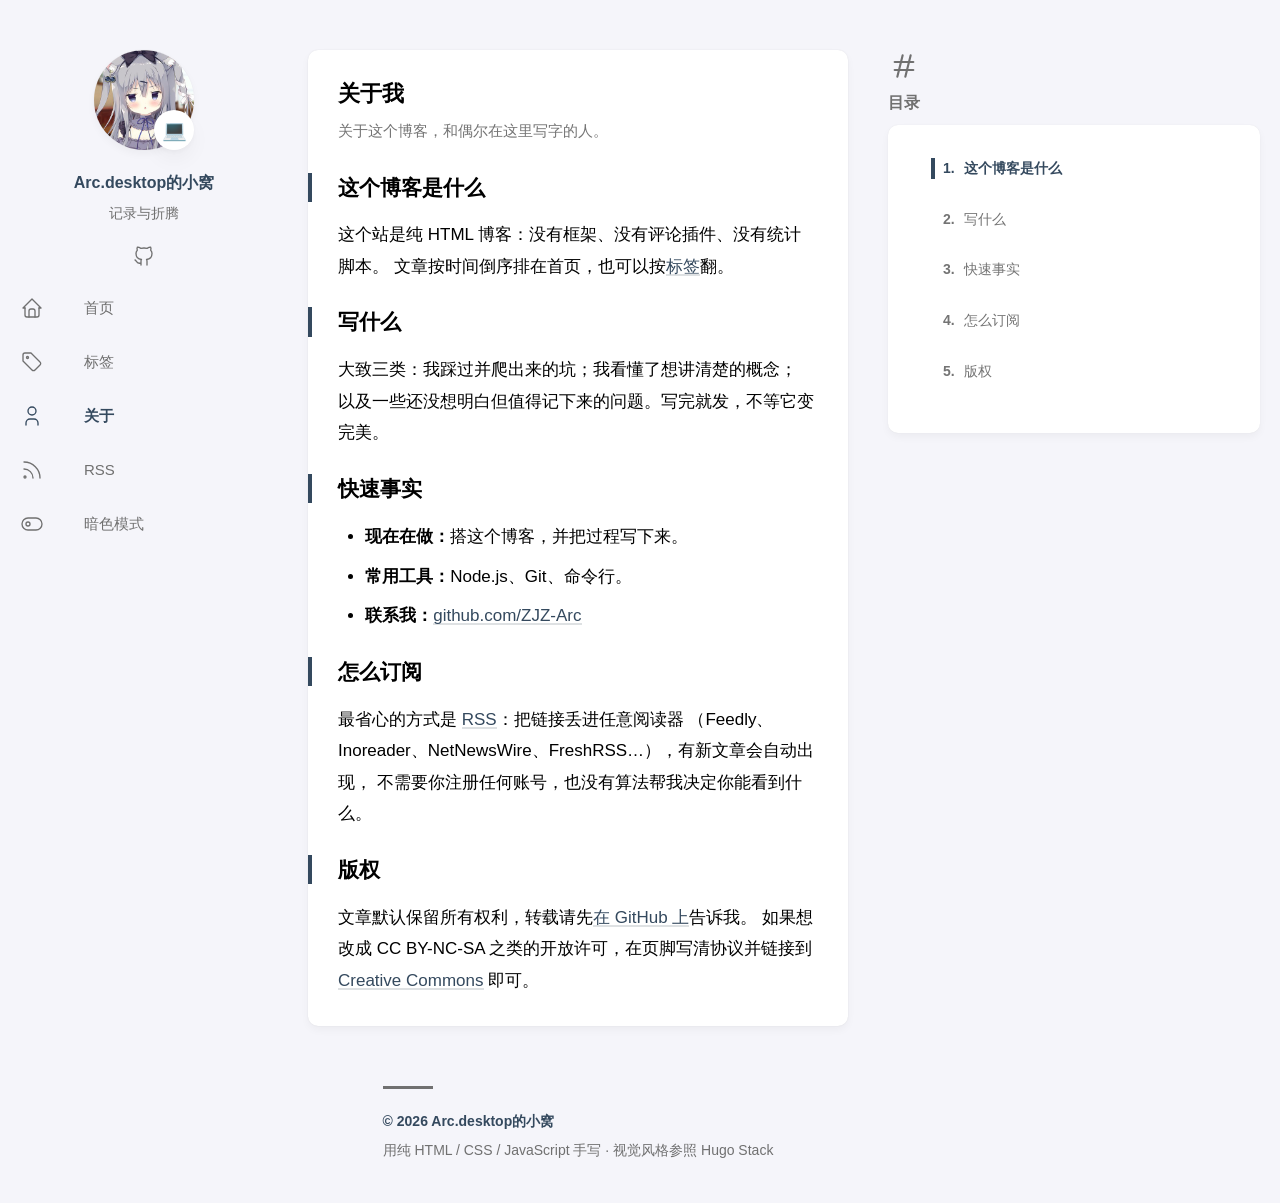
==== commit f1f1c012: "style: 换成自己的头像（assets/avatar.jpg） - 新增 assets/avatar.jpg：由提供的原图（770×773）中心裁成正方形并缩放到   320×320、JPEG q" ====
--- a/about.html
+++ b/about.html
@@ -37,7 +37,7 @@
   <aside class="sidebar left-sidebar sticky">
     <header>
       <figure class="site-avatar">
-        <a href="index.html"><img src="assets/avatar.svg" class="site-logo" width="300" height="300" alt="站点头像"></a>
+        <a href="index.html"><img src="assets/avatar.jpg" class="site-logo" width="320" height="320" alt="站点头像"></a>
         <span class="emoji">💻</span>
       </figure>
       <div class="site-meta">
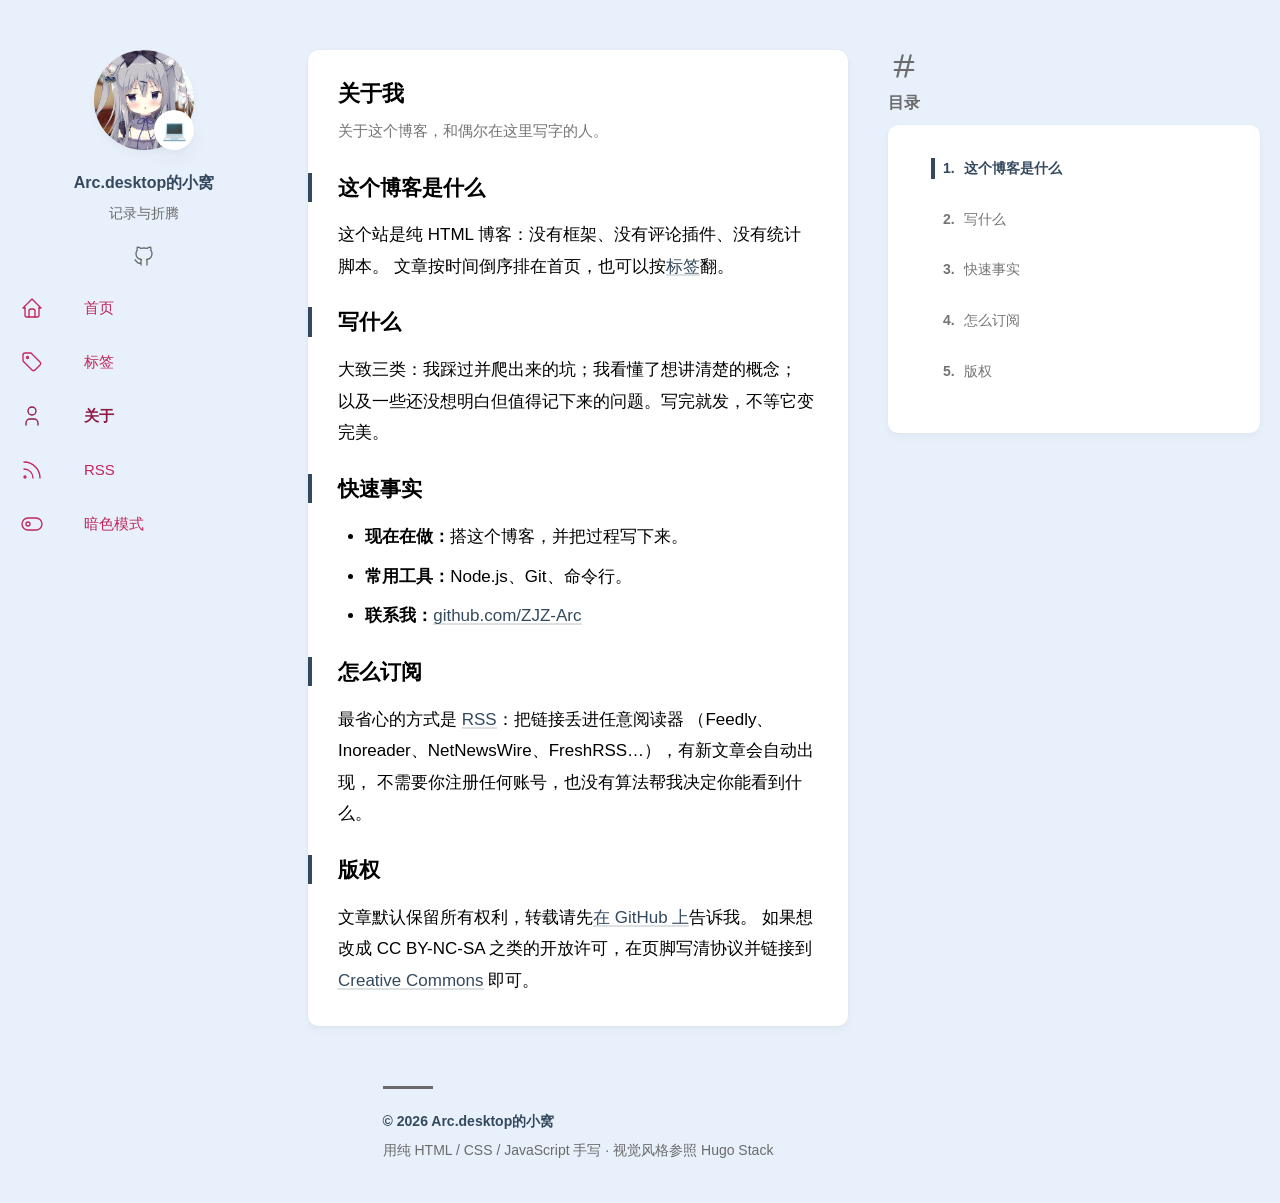
==== commit 19dc2524: "style: 背景改蓝色、左侧选项卡改粉色 按需求调整配色（只改设计令牌与菜单规则，版式不动）：  - 背景：浅色 #f5f5fa -> #e8f1fb（蓝，色相 212°），   深色 #30303" ====
--- a/about.html
+++ b/about.html
@@ -22,8 +22,8 @@
 <meta property="og:title" content="关于我">
 <meta property="og:description" content="关于这个博客和写它的人。">
 <meta property="og:url" content="https://zjz-arc.github.io/personal-blog/about.html">
-<meta name="theme-color" content="#f5f5fa" media="(prefers-color-scheme: light)">
-<meta name="theme-color" content="#303030" media="(prefers-color-scheme: dark)">
+<meta name="theme-color" content="#e8f1fb" media="(prefers-color-scheme: light)">
+<meta name="theme-color" content="#1b2a3a" media="(prefers-color-scheme: dark)">
 
 <link rel="alternate" type="application/rss+xml" title="Arc.desktop的小窝 · RSS" href="feed.xml">
 <link rel="icon" href="data:image/svg+xml,<svg xmlns='http://www.w3.org/2000/svg' viewBox='0 0 100 100'><text y='.9em' font-size='90'>✍️</text></svg>">
--- a/assets/style.css
+++ b/assets/style.css
@@ -15,12 +15,19 @@
    -------------------------------------------------------------------------- */
 :root {
   --main-top-padding: 35px;
-  --body-background: #f5f5fa;
+  --body-background: #e8f1fb; /* 蓝色背景 */
 
   --accent-color: #34495e;
   --accent-color-darker: #2c3e50;
   --accent-color-text: #fff;
-  --body-text-color: #707070;
+  /* Stack 原本是 #707070，但那个灰压在新的蓝色背景上只有 4.34:1，
+     略低于 WCAG 的 4.5，所以调深一点（白色卡片上依然清晰） */
+  --body-text-color: #6a6a6a;
+
+  /* 左侧栏菜单（“选项卡”）的主题色：粉色。
+     偏深是因为浅蓝背景上亮粉的文字对比度不够，见 README 里的说明 */
+  --sidebar-menu-color: #c2255c;
+  --sidebar-menu-color-hover: #8f1a45;
 
   --card-background: #fff;
   --card-background-selected: #eaeaea;
@@ -86,21 +93,25 @@
    -------------------------------------------------------------------------- */
 :root[data-theme="dark"] {
   --main-top-padding: 50px;
-  --body-background: #303030;
+  --body-background: #1b2a3a; /* 深蓝背景 */
 
   --accent-color: #ecf0f1;
   --accent-color-darker: #bdc3c7;
   --accent-color-text: #000;
   --body-text-color: rgba(255, 255, 255, 0.7);
 
-  --card-background: #424242;
+  /* 深色下用亮粉：在深蓝背景上对比度很好，也能保持“粉”的感觉 */
+  --sidebar-menu-color: #ff9ecb;
+  --sidebar-menu-color-hover: #ffc2dd;
+
+  --card-background: #27394d;
   --card-background-selected: rgba(255, 255, 255, 0.16);
   --card-text-color-main: rgba(255, 255, 255, 0.9);
   --card-text-color-secondary: rgba(255, 255, 255, 0.7);
   --card-text-color-tertiary: rgba(255, 255, 255, 0.5);
   --card-separator-color: rgba(255, 255, 255, 0.12);
 
-  --blockquote-background-color: rgb(75 75 75);
+  --blockquote-background-color: rgb(46 63 82);
   --code-background-color: #272822;
   --code-text-color: rgba(255, 255, 255, 0.9);
   --table-border-color: #717171;
@@ -380,7 +391,7 @@
   display: flex;
   align-items: center;
   gap: var(--menu-icon-separation);
-  color: var(--body-text-color);
+  color: var(--sidebar-menu-color); /* 粉色“选项卡” */
   background: none;
   border: 0;
   padding: 0;
@@ -391,8 +402,8 @@
   transition: color 0.3s ease;
 }
 .menu a:hover,
-.menu button:hover,
-.menu a[aria-current="page"] { color: var(--accent-color); }
+.menu button:hover { color: var(--sidebar-menu-color-hover); }
+.menu a[aria-current="page"] { color: var(--sidebar-menu-color-hover); }
 .menu a[aria-current="page"] span { font-weight: 700; }
 .menu .icon { stroke-width: 1.33; }
 
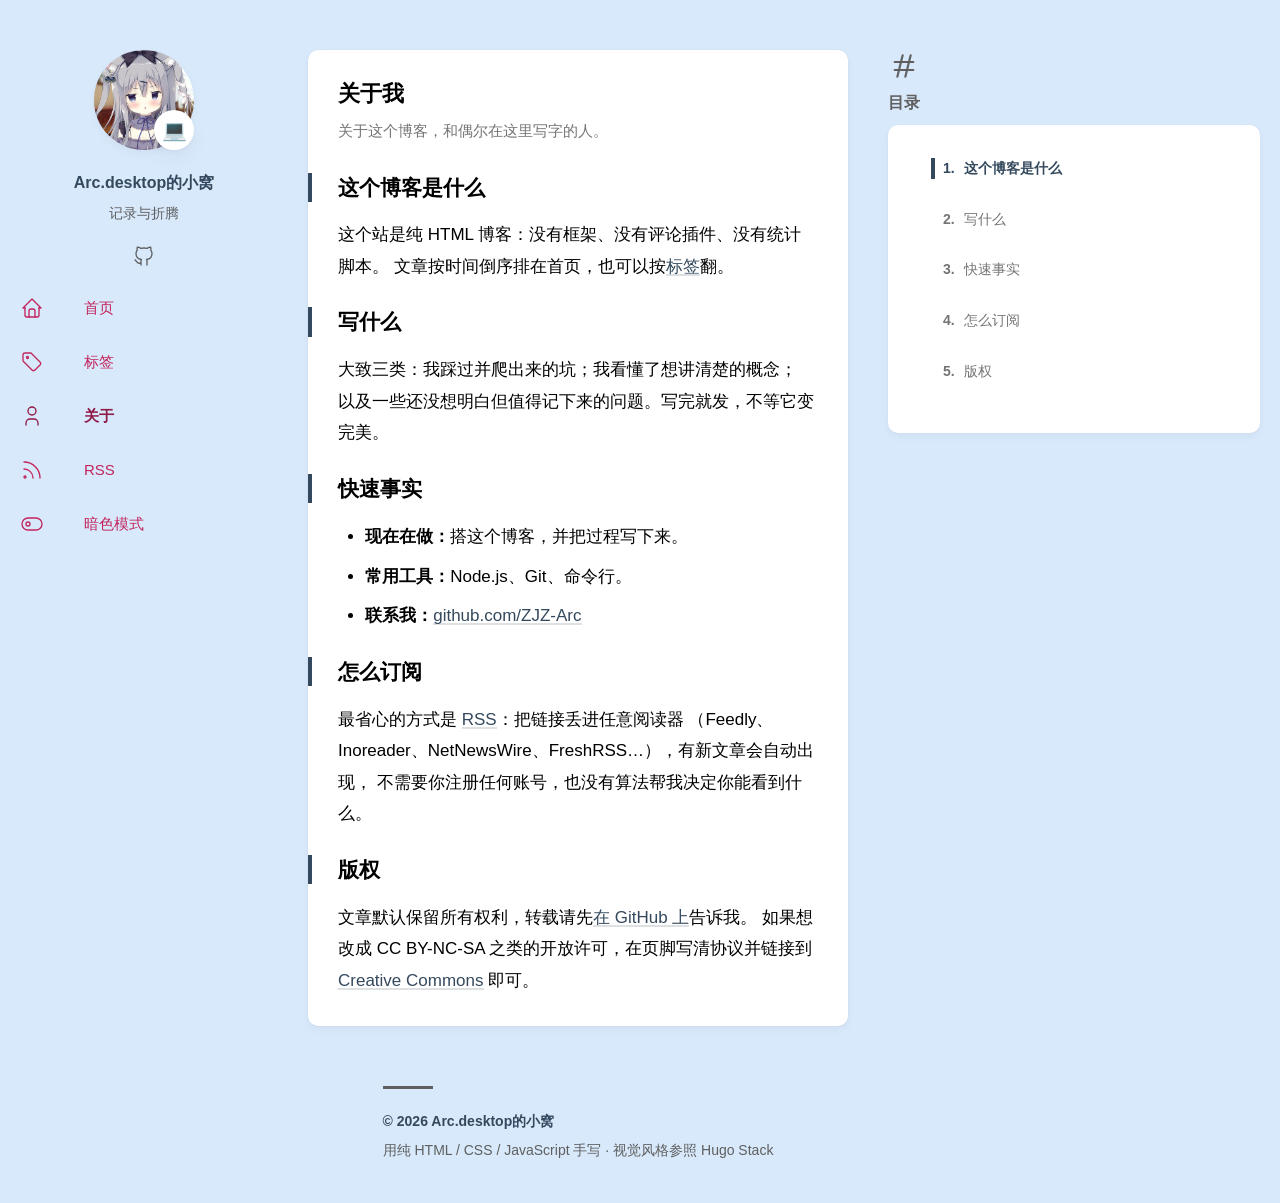
==== commit 4bd8b206: "style: 蓝色背景调得更亮更蓝，并补齐配色审计 - 浅色背景 #e8f1fb -> #d8e9fb（明度 95%->91%，饱和度 70%->81%）   深色背景 #1b2a3a -> #244" ====
--- a/about.html
+++ b/about.html
@@ -22,8 +22,8 @@
 <meta property="og:title" content="关于我">
 <meta property="og:description" content="关于这个博客和写它的人。">
 <meta property="og:url" content="https://zjz-arc.github.io/personal-blog/about.html">
-<meta name="theme-color" content="#e8f1fb" media="(prefers-color-scheme: light)">
-<meta name="theme-color" content="#1b2a3a" media="(prefers-color-scheme: dark)">
+<meta name="theme-color" content="#d8e9fb" media="(prefers-color-scheme: light)">
+<meta name="theme-color" content="#24405e" media="(prefers-color-scheme: dark)">
 
 <link rel="alternate" type="application/rss+xml" title="Arc.desktop的小窝 · RSS" href="feed.xml">
 <link rel="icon" href="data:image/svg+xml,<svg xmlns='http://www.w3.org/2000/svg' viewBox='0 0 100 100'><text y='.9em' font-size='90'>✍️</text></svg>">
--- a/assets/style.css
+++ b/assets/style.css
@@ -15,14 +15,14 @@
    -------------------------------------------------------------------------- */
 :root {
   --main-top-padding: 35px;
-  --body-background: #e8f1fb; /* 蓝色背景 */
+  --body-background: #d8e9fb; /* 蓝色背景（比初版更蓝更亮） */
 
   --accent-color: #34495e;
   --accent-color-darker: #2c3e50;
   --accent-color-text: #fff;
-  /* Stack 原本是 #707070，但那个灰压在新的蓝色背景上只有 4.34:1，
-     略低于 WCAG 的 4.5，所以调深一点（白色卡片上依然清晰） */
-  --body-text-color: #6a6a6a;
+  /* Stack 原本是 #707070，但那个灰压在蓝色背景上不够 4.5:1，
+     所以调深；背景越蓝，对比度越低，这里要跟着一起压深 */
+  --body-text-color: #5f5f5f;
 
   /* 左侧栏菜单（“选项卡”）的主题色：粉色。
      偏深是因为浅蓝背景上亮粉的文字对比度不够，见 README 里的说明 */
@@ -93,7 +93,7 @@
    -------------------------------------------------------------------------- */
 :root[data-theme="dark"] {
   --main-top-padding: 50px;
-  --body-background: #1b2a3a; /* 深蓝背景 */
+  --body-background: #24405e; /* 深蓝背景（比初版更亮更蓝） */
 
   --accent-color: #ecf0f1;
   --accent-color-darker: #bdc3c7;
@@ -104,14 +104,14 @@
   --sidebar-menu-color: #ff9ecb;
   --sidebar-menu-color-hover: #ffc2dd;
 
-  --card-background: #27394d;
+  --card-background: #2f5478;
   --card-background-selected: rgba(255, 255, 255, 0.16);
   --card-text-color-main: rgba(255, 255, 255, 0.9);
   --card-text-color-secondary: rgba(255, 255, 255, 0.7);
   --card-text-color-tertiary: rgba(255, 255, 255, 0.5);
   --card-separator-color: rgba(255, 255, 255, 0.12);
 
-  --blockquote-background-color: rgb(46 63 82);
+  --blockquote-background-color: rgb(52 78 106);
   --code-background-color: #272822;
   --code-text-color: rgba(255, 255, 255, 0.9);
   --table-border-color: #717171;
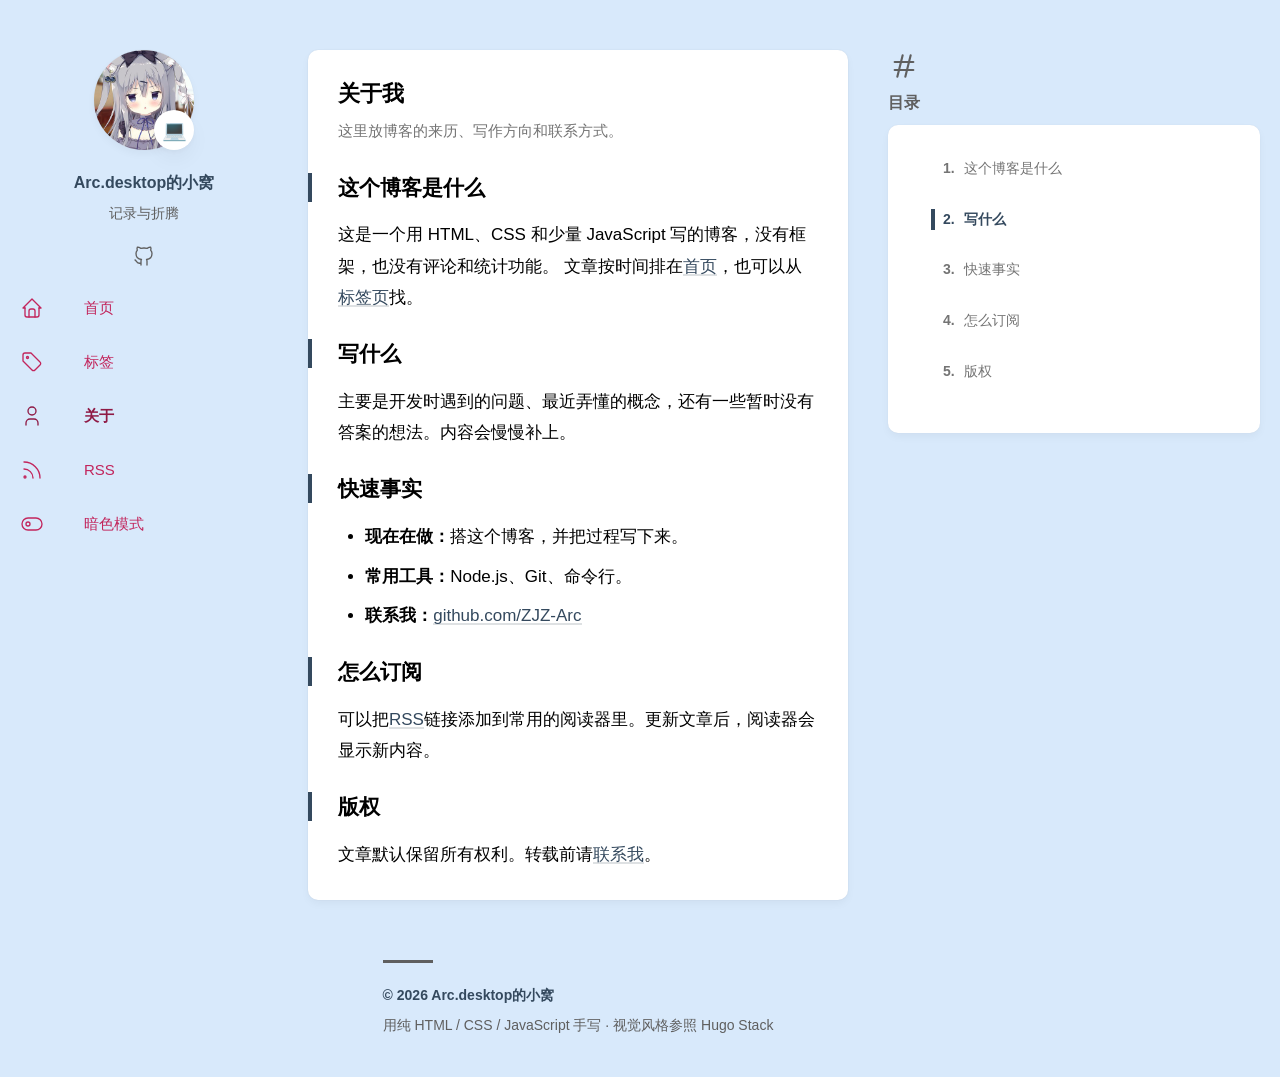
==== commit cd95543e: "Update site copy and favicon" ====
--- a/about.html
+++ b/about.html
@@ -16,17 +16,17 @@
 </script>
 
 <title>关于我 · Arc.desktop的小窝</title>
-<meta name="description" content="关于这个博客和写它的人：我在做什么、关心什么、怎么联系我。">
+<meta name="description" content="博客的写作方向、订阅方式和联系方式。">
 <link rel="canonical" href="https://zjz-arc.github.io/personal-blog/about.html">
 <meta property="og:type" content="profile">
 <meta property="og:title" content="关于我">
-<meta property="og:description" content="关于这个博客和写它的人。">
+<meta property="og:description" content="博客的写作方向和联系方式。">
 <meta property="og:url" content="https://zjz-arc.github.io/personal-blog/about.html">
 <meta name="theme-color" content="#d8e9fb" media="(prefers-color-scheme: light)">
 <meta name="theme-color" content="#24405e" media="(prefers-color-scheme: dark)">
 
 <link rel="alternate" type="application/rss+xml" title="Arc.desktop的小窝 · RSS" href="feed.xml">
-<link rel="icon" href="data:image/svg+xml,<svg xmlns='http://www.w3.org/2000/svg' viewBox='0 0 100 100'><text y='.9em' font-size='90'>✍️</text></svg>">
+<link rel="icon" type="image/jpeg" href="assets/avatar.jpg">
 <link rel="stylesheet" href="assets/style.css">
 </head>
 <body class="article-page">
@@ -74,21 +74,20 @@
       <header class="article-header">
         <div class="article-details">
           <h1 class="article-title">关于我</h1>
-          <p class="article-subtitle">关于这个博客，和偶尔在这里写字的人。</p>
+          <p class="article-subtitle">这里放博客的来历、写作方向和联系方式。</p>
         </div>
       </header>
 
       <div class="article-content">
         <h2>这个博客是什么</h2>
         <p>
-          这个站是纯 HTML 博客：没有框架、没有评论插件、没有统计脚本。
-          文章按时间倒序排在首页，也可以按<a class="link" href="tags.html">标签</a>翻。
+          这是一个用 HTML、CSS 和少量 JavaScript 写的博客，没有框架，也没有评论和统计功能。
+          文章按时间排在<a class="link" href="index.html">首页</a>，也可以从<a class="link" href="tags.html">标签页</a>找。
         </p>
 
         <h2>写什么</h2>
         <p>
-          大致三类：我踩过并爬出来的坑；我看懂了想讲清楚的概念；
-          以及一些还没想明白但值得记下来的问题。写完就发，不等它变完美。
+          主要是开发时遇到的问题、最近弄懂的概念，还有一些暂时没有答案的想法。内容会慢慢补上。
         </p>
 
         <h2>快速事实</h2>
@@ -100,16 +99,12 @@
 
         <h2>怎么订阅</h2>
         <p>
-          最省心的方式是 <a class="link" href="feed.xml">RSS</a>：把链接丢进任意阅读器
-          （Feedly、Inoreader、NetNewsWire、FreshRSS…），有新文章会自动出现，
-          不需要你注册任何账号，也没有算法帮我决定你能看到什么。
+          可以把<a class="link" href="feed.xml">RSS</a>链接添加到常用的阅读器里。更新文章后，阅读器会显示新内容。
         </p>
 
         <h2>版权</h2>
         <p>
-          文章默认保留所有权利，转载请先<a class="link" href="https://github.com/ZJZ-Arc" target="_blank" rel="noopener">在 GitHub 上</a>告诉我。
-          如果想改成 CC BY-NC-SA 之类的开放许可，在页脚写清协议并链接到
-          <a class="link" href="https://creativecommons.org/licenses/" target="_blank" rel="noopener">Creative Commons</a> 即可。
+          文章默认保留所有权利。转载前请<a class="link" href="https://github.com/ZJZ-Arc" target="_blank" rel="noopener">联系我</a>。
         </p>
       </div>
     </article>
--- a/assets/style.css
+++ b/assets/style.css
@@ -471,6 +471,8 @@
   font-weight: 400;
   color: var(--card-text-color-secondary);
 }
+
+.home-intro-subtitle { text-align: right; }
 
 .article-time {
   display: flex;
